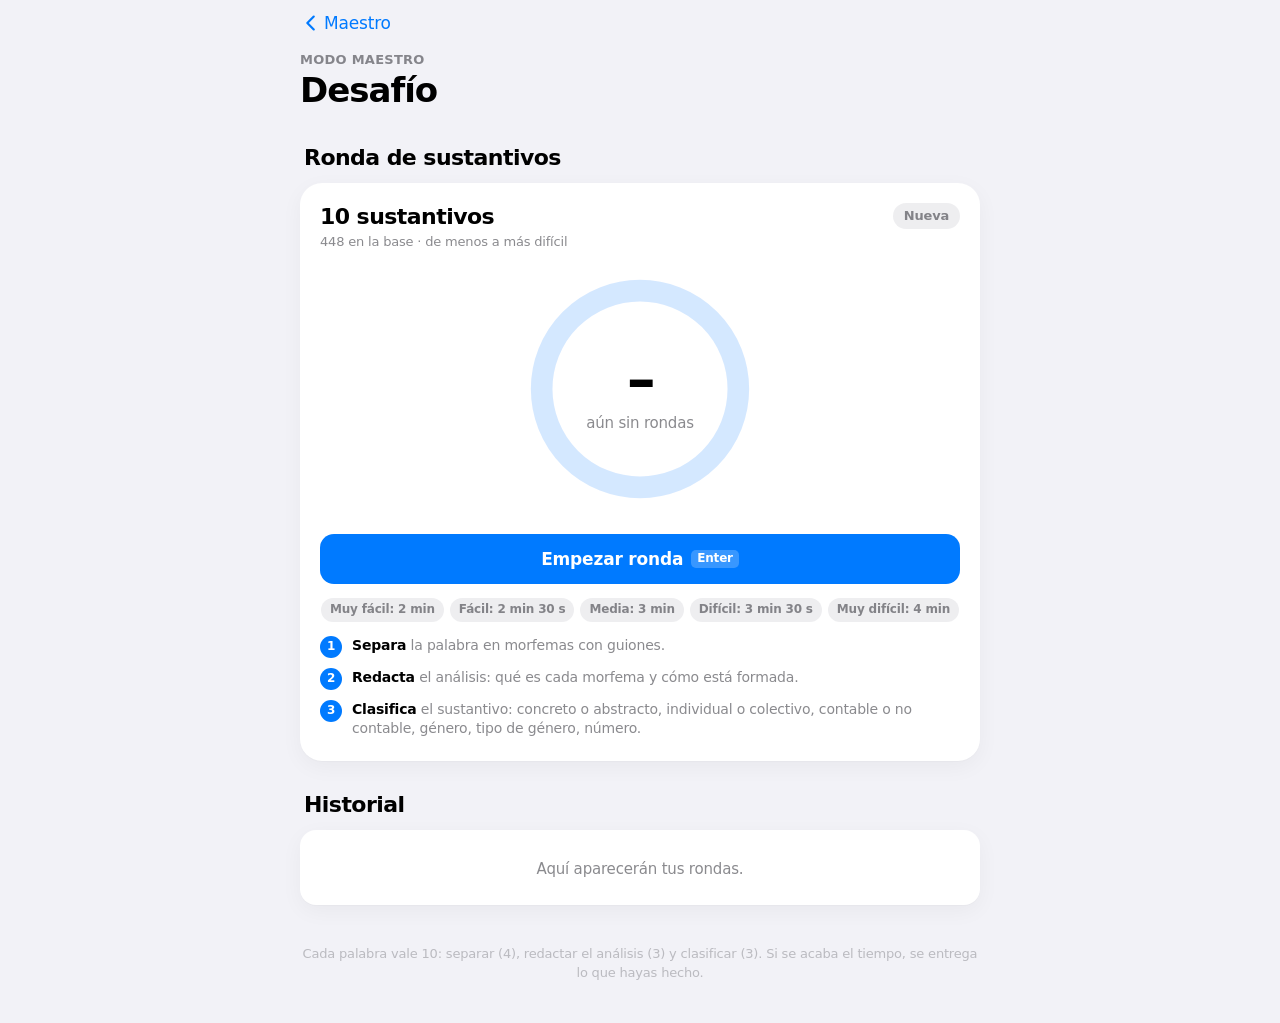
==== desafio.html @ c0443876 "Desafío de sustantivos y clasificación gramatical - clasificacion.js: los 448 sustantivos clasificad" ====
<!doctype html>
<html lang="es">
<head>
<meta charset="utf-8">
<meta name="viewport" content="width=device-width,initial-scale=1,viewport-fit=cover">
<meta name="theme-color" content="#F2F2F7">
<meta name="color-scheme" content="light only">
<title>Desafío</title>
<link rel="stylesheet" href="estilo.css">
<link rel="manifest" href="manifest.webmanifest">
<link rel="apple-touch-icon" href="apple-touch-icon.png">
<link rel="icon" type="image/png" href="icon-192.png">
<meta name="apple-mobile-web-app-capable" content="yes">
<meta name="mobile-web-app-capable" content="yes">
<meta name="apple-mobile-web-app-title" content="Lengua">
<style>
.t-L{--c:var(--blue)}.t-P{--c:var(--purple)}.t-S{--c:var(--orange)}.t-A{--c:var(--pink)}.t-I{--c:var(--teal)}
.t-G{--c:var(--green)}.t-N{--c:var(--indigo)}.t-V{--c:var(--gray)}.t-T,.t-X,.t-R,.t-E,.t-D{--c:var(--red)}
.cats{margin:0 0 4px}
.cats .seg{margin:0}
.pasos-info{display:grid;gap:10px;margin-top:14px;text-align:left}
.pasos-info div{display:flex;gap:10px;align-items:flex-start;font-size:14px;line-height:1.4;color:var(--label2)}
.pasos-info b{color:var(--label);font-weight:600}
.pasos-info span{width:22px;height:22px;border-radius:50%;background:var(--blue);color:#fff;font-size:12px;font-weight:700;display:grid;place-items:center;flex:none}
.tiempos{display:flex;flex-wrap:wrap;gap:6px;justify-content:center;margin-top:14px}
.tiempos span{font-size:12px;font-weight:600;padding:4px 9px;border-radius:99px;background:var(--fill);color:var(--label2)}

/* pregunta */
.reloj{font-variant-numeric:tabular-nums;font-size:15px;font-weight:700;padding:5px 11px;border-radius:99px;background:var(--fill);color:var(--label);transition:background .3s,color .3s}
.reloj.poco{background:color-mix(in srgb,var(--orange) 18%,transparent);color:var(--orange-ink)}
.reloj.nada{background:color-mix(in srgb,var(--red) 16%,transparent);color:var(--red-ink)}
.barra{height:4px;border-radius:99px;background:var(--fill-strong);margin-top:12px;overflow:hidden}
.barra i{display:block;height:100%;background:var(--blue);border-radius:99px;transform-origin:left;transition:transform .25s linear,background .3s}
.barra.poco i{background:var(--orange)}.barra.nada i{background:var(--red)}
.q-word{font-size:clamp(34px,9vw,50px);font-weight:700;letter-spacing:-.04em;line-height:1.08;margin:26px 0 22px;word-break:break-word}
.paso-tit{display:flex;align-items:center;gap:8px;font-size:15px;font-weight:600;text-align:left;margin:18px 0 10px}
.paso-tit span{width:22px;height:22px;border-radius:50%;background:var(--blue);color:#fff;font-size:12px;font-weight:700;display:grid;place-items:center;flex:none}
.paso-tit em{margin-left:auto;font-style:normal;font-size:13px;font-weight:600;color:var(--label2)}
.redaccion{width:100%;min-height:118px;resize:vertical;border:0;border-radius:12px;background:var(--fill);color:var(--label);font:inherit;font-size:16px;line-height:1.45;padding:12px 14px;outline:none}
.redaccion:focus{box-shadow:0 0 0 3px color-mix(in srgb,var(--blue) 35%,transparent)}
.plantilla{font-size:14px;margin-top:6px;display:block}
.preg{text-align:left;margin-top:12px}
.preg h4{font-size:13px;font-weight:600;color:var(--label2);margin-bottom:6px}
.opts{display:flex;flex-wrap:wrap;gap:6px}
.opts button{font-size:14px;font-weight:600;padding:8px 12px;border-radius:11px;background:var(--fill);color:var(--label);transition:background .15s,color .15s,transform .12s var(--ease)}
.opts button:active{transform:scale(.96)}
.opts button[aria-pressed="true"]{background:var(--blue);color:#fff}
.opts button.bien{background:color-mix(in srgb,var(--green) 22%,transparent);color:var(--green-ink)}
.opts button.mal{background:color-mix(in srgb,var(--red) 18%,transparent);color:var(--red-ink);text-decoration:line-through}
.opts button.era{box-shadow:inset 0 0 0 2px var(--green)}
.entregado .opts button,.entregado input,.entregado textarea{pointer-events:none}
/* corrección */
.nota-palabra{display:flex;align-items:center;justify-content:space-between;gap:10px;margin-top:20px;padding-top:16px;border-top:1px solid var(--sep);text-align:left}
.nota-palabra .grande{font-size:34px;font-weight:700;letter-spacing:-.04em}
.desglose{display:flex;flex-wrap:wrap;gap:6px;justify-content:flex-end}
.desglose span{font-size:12px;font-weight:600;padding:4px 9px;border-radius:99px;background:var(--fill);color:var(--label2)}
.morfos{display:flex;flex-wrap:wrap;justify-content:center;gap:6px;margin:12px 0 2px}
.m{--c:var(--blue);display:flex;flex-direction:column;align-items:center;gap:2px;padding:7px 10px 6px;border-radius:12px;background:color-mix(in srgb,var(--c) 13%,transparent);min-width:44px}
.m b{font-size:19px;font-weight:700;letter-spacing:-.02em;color:var(--c)}
.m small{font-size:11px;font-weight:600;color:var(--label2);text-align:center;line-height:1.15;max-width:92px}
.checklist{margin-top:10px;text-align:left;display:flex;flex-wrap:wrap;gap:6px}
.checklist span{font-size:13px;font-weight:600;padding:5px 10px;border-radius:99px}
.checklist .ok{background:color-mix(in srgb,var(--green) 16%,transparent);color:var(--green-ink)}
.checklist .ko{background:color-mix(in srgb,var(--red) 14%,transparent);color:var(--red-ink)}
.modelo{margin-top:12px;text-align:left;font-size:14px;line-height:1.5;padding:12px 14px;border-radius:14px;border:1px dashed var(--sep)}
.modelo b{font-weight:600}
.corr-tit{font-size:13px;font-weight:700;color:var(--label2);text-transform:uppercase;letter-spacing:.03em;text-align:left;margin-top:18px}
.agotado{margin-top:14px;font-size:14px;font-weight:600;color:var(--red-ink);text-align:left}
.res-fila .row-title b{font-weight:600}
</style>
</head>
<body>

<div class="topbar" id="topbar">
  <div class="topbar-inner">
    <span><a class="link" id="backLink" href="maestro.html" style="text-decoration:none"><i data-i="left" data-s="22" data-w="2.4"></i>Maestro</a><button class="link" id="backBtn" hidden><i data-i="left" data-s="22" data-w="2.4"></i>Salir</button></span>
    <span class="topbar-title" id="topTitle">Desafío</span>
    <span class="counter num" id="counter" hidden></span>
  </div>
</div>

<!-- ───────── Inicio ───────── -->
<div id="vInicio">
  <header class="large"><p class="date">Modo maestro</p><h1>Desafío</h1></header>
  <main class="layout">
    <nav class="cats" id="cats" aria-label="Categoría"></nav>
    <div class="section-head"><h2 id="hTitulo">Ronda</h2></div>
    <div class="card hero">
      <div class="hero-head">
        <div class="hero-id"><div class="hero-name" id="hName">10 palabras</div><div class="hero-sub" id="hSub">De menos a más difícil · con tiempo</div></div>
        <span class="pill num" id="hPill"></span>
      </div>
      <div class="ring-wrap">
        <svg class="ring" viewBox="0 0 240 240" aria-hidden="true">
          <defs><linearGradient id="rg1" x1="0" y1="0" x2="1" y2="1"><stop offset="0" class="s1"/><stop offset="1" class="s2"/></linearGradient></defs>
          <circle class="t" cx="120" cy="120" r="100"/>
          <circle class="p" id="hRing" cx="120" cy="120" r="100" stroke="url(#rg1)"/>
        </svg>
        <div class="ring-center"><div class="ring-num num" id="hNum">–</div><div class="ring-sub" id="hRingSub">mejor nota</div></div>
      </div>
      <button class="wide" id="startBtn">Empezar ronda <kbd>Enter</kbd></button>
      <div class="tiempos" id="tiempos"></div>
      <div class="pasos-info" id="pasosInfo"></div>
    </div>
    <div class="section-head"><h2>Historial</h2></div>
    <div class="list" id="hist"></div>
  </main>
  <p class="foot">Cada palabra vale 10: separar (4), redactar el análisis (3) y clasificar (3). Si se acaba el tiempo, se entrega lo que hayas hecho.</p>
</div>

<!-- ───────── Pregunta ───────── -->
<div id="vPregunta" hidden>
  <header class="large"><p class="date num" id="qMeta"></p><h1 id="qTitle">Palabra 1</h1></header>
  <main class="layout">
    <div class="progress" id="prog" role="img"></div>
    <div class="card q" id="qCard">
      <div class="q-top"><span class="q-person" id="qNivel"></span><span class="reloj" id="reloj">0:00</span></div>
      <div class="barra" id="barra"><i id="barraIn"></i></div>
      <div class="q-word" id="qWord"></div>

      <div class="paso-tit"><span>1</span>Separa en morfemas<em>4 puntos</em></div>
      <label class="search" id="sepBox"><i data-i="scissors" data-s="18" data-w="2.2"></i>
        <input id="sep" placeholder="ej.: pan-ad-er-o" autocomplete="off" autocapitalize="off" spellcheck="false" aria-label="Palabra separada en morfemas"></label>
      <div id="corrSep"></div>

      <div class="paso-tit"><span>2</span>Redacta el análisis<em>3 puntos</em></div>
      <textarea class="redaccion" id="red" rows="4" spellcheck="true" placeholder="pan-: lexema; -ad-: interfijo; -er-: sufijo derivativo; -o: morfema de género. Es derivada."></textarea>
      <button type="button" class="link plantilla" id="plantillaBtn">Rellenar plantilla con mi separación</button>
      <div id="corrRed"></div>

      <div class="paso-tit"><span>3</span><span id="claTit" style="all:unset">Clasifícala</span><em>3 puntos</em></div>
      <div id="pregs"></div>
      <div id="corrCla"></div>

      <div id="corrNota"></div>
      <button class="wide" id="entregarBtn">Entregar <kbd>Ctrl + Enter</kbd></button>
      <button class="wide" id="sigBtn" hidden>Siguiente palabra <kbd>Enter</kbd></button>
    </div>
    <p class="keys"><kbd>Enter</kbd> en la separación pasa a la redacción · <kbd>Ctrl + Enter</kbd> entrega</p>
  </main>
</div>

<!-- ───────── Resultado ───────── -->
<div id="vResultado" hidden>
  <header class="large"><p class="date" id="rMeta"></p><h1 id="rTitle"></h1></header>
  <main class="layout">
    <div class="section-head"><h2>Nota de la ronda</h2></div>
    <div class="card hero">
      <div class="hero-head">
        <div class="hero-id"><div class="hero-name" id="rName"></div><div class="hero-sub" id="rSub"></div></div>
        <span class="pill num" id="rPill"></span>
      </div>
      <div class="ring-wrap">
        <svg class="ring" viewBox="0 0 240 240" aria-hidden="true">
          <defs><linearGradient id="rg2" x1="0" y1="0" x2="1" y2="1"><stop offset="0" class="s1"/><stop offset="1" class="s2"/></linearGradient></defs>
          <circle class="t" cx="120" cy="120" r="100"/>
          <circle class="p" id="rRing" cx="120" cy="120" r="100" stroke="url(#rg2)"/>
        </svg>
        <div class="ring-center"><div class="ring-num num" id="rNum"></div><div class="ring-sub">sobre 10</div></div>
      </div>
      <button class="wide" id="otraBtn">Otra ronda <kbd>Enter</kbd></button>
      <button class="wide soft" id="inicioBtn">Volver</button>
    </div>
    <div class="tiles" id="rTiles" style="margin-top:18px"></div>
    <div class="section-head"><h2>Palabra a palabra</h2></div>
    <div class="list" id="rLista"></div>
    <p class="foot">Toca una palabra para ver su lección animada en el modo maestro.</p>
  </main>
</div>

<div class="toast" id="toast" role="status"><span class="ic"></span><span class="tx"></span></div>

<script src="morfemas-datos.js"></script>
<script src="clasificacion.js"></script>
<script src="comun.js"></script>
<script>
const { ITEMS, TIPOS, CATS, sinTilde, fronteras, aceptadas, formatear, explicar, corregirRedaccion, redaccionModelo } = Morfemas;
const { clasificar, dificultad, MINUTOS, NIVELES, PREGUNTAS } = Clasificacion;
const LS = crearAlmacen('desafio.');
const POR_RONDA = 10;
// categorías con desafío (se van añadiendo a medida que tienen clasificación)
const CATEGORIAS = [['sus', 'Sustantivos', 'sustantivo']].filter(([c]) => PREGUNTAS[c]);
let cat = LS.get('cat', 'sus'); if (!CATEGORIAS.some(c => c[0] === cat)) cat = CATEGORIAS[0][0];
const nombreCat = c => (CATEGORIAS.find(x => x[0] === c) || [])[1] || c;
const singular = c => (CATEGORIAS.find(x => x[0] === c) || [])[2] || c;

// ───────── Banco de palabras: todas las de la categoría que tienen clasificación ─────────
const BANCO = {};
for (const it of ITEMS) {
  if (BANCO[it.palabra] || !clasificar(it)) continue;
  BANCO[it.palabra] = it;
}
const delaCat = c => Object.values(BANCO).filter(it => it.cat === c);

// Ronda: 2 palabras de cada nivel (si un nivel no llega, se completa con los vecinos), sin repetir las
// últimas que han salido, y ordenada de menos a más difícil.
function generarRonda(c) {
  const vistos = new Set(LS.get('vistos', []));
  const porNivel = {};
  for (const it of delaCat(c)) (porNivel[dificultad(it)] = porNivel[dificultad(it)] || []).push(it);
  for (const k in porNivel) {
    const nuevos = barajar(porNivel[k].filter(it => !vistos.has(it.palabra)));
    porNivel[k] = nuevos.length >= 2 ? nuevos : barajar(porNivel[k]); // si ya salieron todas, vuelven a entrar
  }
  const elegidas = [], usadas = new Set();
  const tomar = n => { const l = (porNivel[n] || []).find(it => !usadas.has(it.palabra)); if (l) { usadas.add(l.palabra); elegidas.push(l); } return !!l; };
  for (let n = 1; n <= 5; n++) for (let k = 0; k < 2; k++) {
    if (tomar(n)) continue;
    for (const d of [1, -1, 2, -2, 3, -3, 4, -4]) if (n + d >= 1 && n + d <= 5 && tomar(n + d)) break;
  }
  return elegidas.slice(0, POR_RONDA).sort((a, b) => dificultad(a) - dificultad(b) || a.segs.length - b.segs.length).map(it => it.palabra);
}

// ───────── Vistas ─────────
const vistas = ['vInicio', 'vPregunta', 'vResultado'];
function ver(id, titulo) {
  vistas.forEach(v => $('#' + v).hidden = v !== id);
  $('#backLink').hidden = id !== 'vInicio'; $('#backBtn').hidden = id === 'vInicio';
  $('#counter').hidden = id !== 'vPregunta';
  $('#topTitle').textContent = titulo || 'Desafío';
  window.scrollTo(0, 0);
  if (id !== 'vInicio' && !(history.state && history.state.juego)) history.pushState({ juego: 1 }, '');
}

// ───────── Inicio ─────────
function pintarInicio() {
  parar();
  ver('vInicio');
  const i = CATEGORIAS.findIndex(c => c[0] === cat);
  $('#cats').innerHTML = CATEGORIAS.length > 1 ? `<div class="seg" style="--n:${CATEGORIAS.length};--i:${i}"><span class="seg-thumb"></span>${CATEGORIAS.map(([c, t]) => `<button role="radio" aria-checked="${c === cat}" data-c="${c}">${t}</button>`).join('')}</div>` : '';
  const hist = LS.get('historial', []).filter(h => h.cat === cat);
  const mejor = hist.length ? Math.max(...hist.map(h => h.nota)) : null;
  $('#hTitulo').textContent = `Ronda de ${nombreCat(cat).toLowerCase()}`;
  $('#hName').textContent = `${POR_RONDA} ${nombreCat(cat).toLowerCase()}`;
  $('#hSub').textContent = `${delaCat(cat).length} en la base · de menos a más difícil`;
  $('#hNum').textContent = mejor === null ? '–' : fmt(mejor);
  $('#hRingSub').textContent = mejor === null ? 'aún sin rondas' : 'mejor nota';
  $('#hPill').textContent = hist.length ? `${hist.length} ronda${hist.length > 1 ? 's' : ''}` : 'Nueva';
  $('#hPill').className = 'pill num' + (mejor === null ? '' : ' ' + clasePill(mejor));
  anillo($('#hRing'), mejor === null ? 0 : mejor / 10, mejor === null ? 'var(--blue)' : colorNota(mejor));
  $('#tiempos').innerHTML = Object.entries(NIVELES).map(([n, t]) => `<span>${t}: ${fmtMin(MINUTOS[n])}</span>`).join('');
  $('#pasosInfo').innerHTML = `
    <div><span>1</span><p><b>Separa</b> la palabra en morfemas con guiones.</p></div>
    <div><span>2</span><p><b>Redacta</b> el análisis: qué es cada morfema y cómo está formada.</p></div>
    <div><span>3</span><p><b>Clasifica</b> el ${singular(cat)}: ${PREGUNTAS[cat].map(p => p.titulo.toLowerCase()).join(', ')}.</p></div>`;
  $('#hist').innerHTML = hist.length ? hist.slice(-8).reverse().map(h => `
    <div class="row"><span class="app-icon" style="--c:${colorNota(h.nota)}">${svg('flame', 17, 2.2)}</span>
      <div class="row-main"><div class="row-text"><div class="row-title">${fmt(h.nota)} · ${calif(h.nota)}</div><div class="row-sub">${esc(h.fecha)} · ${h.palabras.map(p => esc(p.p)).slice(0, 4).join(', ')}…</div></div></div></div>`).join('')
    : '<div class="placeholder">Aquí aparecerán tus rondas.</div>';
}
const fmtMin = m => m % 1 ? `${Math.floor(m)} min 30 s` : `${m} min`;
$('#cats').onclick = e => { const b = e.target.closest('[data-c]'); if (b) { cat = b.dataset.c; LS.set('cat', cat); pintarInicio(); } };

// ───────── Ronda ─────────
let ronda = null, it = null, sel = {}, fin = 0, reloj = 0, entregado = false;
function empezar() {
  ronda = { cat, items: generarRonda(cat), i: 0, res: [] };
  LS.set('vistos', [...LS.get('vistos', []), ...ronda.items].slice(-200));
  pregunta();
}
function pregunta() {
  it = BANCO[ronda.items[ronda.i]]; sel = {}; entregado = false;
  const niv = dificultad(it), min = MINUTOS[niv];
  ver('vPregunta', `Desafío · ${nombreCat(ronda.cat)}`);
  $('#counter').textContent = `${ronda.i + 1}/${ronda.items.length}`;
  $('#qMeta').textContent = `${nombreCat(ronda.cat)} · ${fmtMin(min)}`;
  $('#qTitle').textContent = `Palabra ${ronda.i + 1}`;
  $('#prog').innerHTML = ronda.items.map((_, k) => `<span class="${k < ronda.i ? (ronda.res[k].nota >= 5 ? 'ok' : 'ko') : k === ronda.i ? 'now' : ''}"></span>`).join('');
  $('#qNivel').textContent = `Nivel ${niv} · ${NIVELES[niv]}`;
  $('#qWord').textContent = it.palabra;
  $('#claTit').textContent = `Clasifica el ${singular(ronda.cat)}`;
  $('#qCard').classList.remove('entregado');
  $('#sep').value = ''; $('#sep').readOnly = false; $('#red').value = ''; $('#red').readOnly = false;
  $('#sepBox').classList.remove('ok', 'ko');
  ['#corrSep', '#corrRed', '#corrCla', '#corrNota'].forEach(s => $(s).innerHTML = '');
  $('#pregs').innerHTML = PREGUNTAS[ronda.cat].map(p => `<div class="preg" data-k="${p.k}"><h4>${esc(p.titulo)}</h4><div class="opts">${p.opciones.map(([v, t]) => `<button type="button" data-v="${v}" aria-pressed="false">${esc(t)}</button>`).join('')}</div></div>`).join('');
  $('#entregarBtn').hidden = false; $('#sigBtn').hidden = true; $('#plantillaBtn').hidden = false;
  fin = Date.now() + min * 60000;
  clearInterval(reloj); reloj = setInterval(tic, 250); tic();
  setTimeout(() => $('#sep').focus(), 50);
}
function tic() {
  const quedan = Math.max(0, fin - Date.now()), total = MINUTOS[dificultad(it)] * 60000;
  const s = Math.ceil(quedan / 1000);
  $('#reloj').textContent = `${Math.floor(s / 60)}:${String(s % 60).padStart(2, '0')}`;
  const estado = quedan <= 15000 ? 'nada' : quedan <= 45000 ? 'poco' : '';
  $('#reloj').className = 'reloj ' + estado; $('#barra').className = 'barra ' + estado;
  $('#barraIn').style.transform = `scaleX(${quedan / total})`;
  if (quedan <= 0) entregar(true);
}
function parar() { clearInterval(reloj); reloj = 0; }

$('#pregs').onclick = e => {
  const b = e.target.closest('[data-v]'); if (!b || entregado) return;
  const p = b.closest('[data-k]');
  p.querySelectorAll('[data-v]').forEach(x => x.setAttribute('aria-pressed', x === b));
  sel[p.dataset.k] = b.dataset.v;
};
$('#plantillaBtn').onclick = () => {
  const partes = $('#sep').value.trim().split(/[\s\-–—+/|·.,]+/).filter(Boolean);
  if (!partes.length) return toast('Primero separa la palabra', true);
  const lin = partes.map((s, i) => (i ? '-' : '') + s + (i < partes.length - 1 ? '-' : '') + ': ').join('\n') + '\nFormación: ';
  $('#red').value = $('#red').value.trim() ? $('#red').value.trimEnd() + '\n' + lin : lin;
  $('#red').focus();
};
$('#sep').addEventListener('keydown', e => { if (e.key === 'Enter' && !e.ctrlKey && !e.metaKey) { e.preventDefault(); $('#red').focus(); } });
addEventListener('keydown', e => {
  if ($('#vPregunta').hidden) {
    if (e.key === 'Enter' && !e.target.closest('input,textarea,button')) { if (!$('#vInicio').hidden) empezar(); else if (!$('#vResultado').hidden) empezar(); }
    return;
  }
  if (e.key === 'Enter' && (e.ctrlKey || e.metaKey)) { e.preventDefault(); entregado ? siguiente() : entregar(false); }
  else if (e.key === 'Enter' && entregado && !e.target.closest('textarea')) { e.preventDefault(); siguiente(); }
});
$('#entregarBtn').onclick = () => entregar(false);
$('#sigBtn').onclick = () => siguiente();

// ───────── Corrección ─────────
const r1 = x => Math.round(x * 10) / 10;
const g = (w, i) => (i > 0 && w.segs[i][1] !== 'L' ? '‑' : '') + w.segs[i][0] + (i < w.segs.length - 1 ? '‑' : '');
const lista = (titulo, lineas) => lineas.length ? `<div class="porque"><h4>${esc(titulo)}</h4><ul>${lineas.map(l => `<li>${esc(l)}</li>`).join('')}</ul></div>` : '';
const fbHTML = (ok, titulo, sub) => `<div class="fb ${ok === true ? 'ok' : ok === false ? 'ko' : 'warn'}"><span class="app-icon" style="--c:${ok === true ? 'var(--green)' : ok === false ? 'var(--red)' : 'var(--orange)'}">${svg(ok === true ? 'check' : ok === false ? 'x' : 'help', 17, 3)}</span><div><div class="fb-title">${esc(titulo)}</div><div class="fb-sub">${sub}</div></div></div>`;

function corregirSeparacion(w, raw) {
  const partes = raw.trim().split(/[\s\-–—+/|·.,]+/).filter(Boolean);
  const correcta = w.segs.map(x => x[0]).join('-');
  if (!partes.length) return { puntos: 0, html: fbHTML(false, 'Sin separar', `Era <b>${esc(correcta)}</b>.`), porque: [] };
  if (sinTilde(partes.join('')) !== sinTilde(w.palabra)) return { puntos: 0, html: fbHTML(false, 'Las letras no coinciden', `Escribiste «${esc(partes.join('-'))}». Era <b>${esc(correcta)}</b>.`), porque: [] };
  const fr = fronteras(partes), acc = aceptadas(w);
  if (acc.some(s => s.join(',') === fr.join(','))) return { puntos: 4, html: fbHTML(true, 'Bien separada', esc(formatear(w.palabra, fr))), porque: [] };
  const dif = s => s.filter(x => !fr.includes(x)).length + fr.filter(x => !s.includes(x)).length;
  const cercana = acc.slice().sort((a, b) => dif(a) - dif(b))[0];
  const faltan = cercana.filter(x => !fr.includes(x)), sobran = fr.filter(x => !cercana.includes(x));
  const puntos = r1(4 * Math.max(0, cercana.length - faltan.length - sobran.length) / Math.max(1, cercana.length));
  return { puntos, html: fbHTML(false, `Pusiste ${formatear(w.palabra, fr)}`, `Lo correcto es <b>${esc(correcta)}</b>.`), porque: explicar(w, faltan, sobran) };
}
function corregirAnalisis(w, texto) {
  if (!texto.trim()) return { puntos: 0, html: fbHTML(false, 'Sin redactar', 'No has escrito el análisis.'), porque: [] };
  const r = corregirRedaccion(w, texto);
  const bien = r.morfemas.filter(m => m.estado === 'ok').length + (r.form === 'ok' ? 1 : 0), total = w.segs.length + 1;
  const puntos = r1(3 * bien / total);
  const chips = `<div class="checklist">${r.morfemas.map(m => `<span class="${m.estado === 'ok' ? 'ok' : 'ko'}">${esc(g(w, m.i))}</span>`).join('')}<span class="${r.form === 'ok' ? 'ok' : 'ko'}">formación</span></div>`;
  return { puntos, html: fbHTML(bien === total ? true : bien ? null : false, bien === total ? 'Análisis completo' : `${bien} de ${total} elementos bien`, 'Cada morfema con su tipo y la formación de la palabra.') + chips, porque: r.porque };
}
function corregirClasificacion(w) {
  const c = clasificar(w), pregs = PREGUNTAS[ronda.cat];
  let bien = 0; const porque = [];
  for (const p of pregs) {
    const buenas = p.buenas(c), puesta = sel[p.k], ok = buenas.includes(puesta);
    if (ok) bien++;
    const caja = $(`#pregs [data-k="${p.k}"]`);
    caja.querySelectorAll('[data-v]').forEach(b => {
      b.classList.toggle('bien', ok && b.dataset.v === puesta);
      b.classList.toggle('mal', !ok && b.dataset.v === puesta);
      b.classList.toggle('era', !ok && buenas.includes(b.dataset.v));
    });
    if (!ok) {
      const correcta = p.opciones.filter(([v]) => buenas.includes(v)).map(o => o[1]).join(' o ');
      const rasgo = c.rasgos.find(r => r.k === (p.k === 'tg' ? 'gen' : p.k));
      porque.push(`${p.titulo}: ${puesta ? 'no es «' + p.opciones.find(o => o[0] === puesta)[1].toLowerCase() + '», ' : 'sin responder; '}es «${correcta.toLowerCase()}». ${rasgo ? rasgo.txt : ''}`);
    }
  }
  if (c.nota) porque.push(c.nota);
  return { puntos: r1(3 * bien / pregs.length), bien, total: pregs.length, porque, resumen: c.resumen };
}

function entregar(agotado) {
  if (entregado) return;
  entregado = true; parar();
  const w = it;
  $('#qCard').classList.add('entregado');
  $('#sep').readOnly = true; $('#red').readOnly = true; $('#plantillaBtn').hidden = true;
  const s = corregirSeparacion(w, $('#sep').value), a = corregirAnalisis(w, $('#red').value), c = corregirClasificacion(w);
  const nota = r1(s.puntos + a.puntos + c.puntos);
  $('#sepBox').classList.add(s.puntos === 4 ? 'ok' : 'ko');
  $('#corrSep').innerHTML = s.html + lista('Por qué', s.porque);
  $('#corrRed').innerHTML = a.html + lista('Qué falta o sobra', a.porque);
  $('#corrCla').innerHTML = fbHTML(c.bien === c.total ? true : c.bien ? null : false, `${c.bien} de ${c.total} rasgos bien`, esc(c.resumen)) + lista('Por qué', c.porque);
  $('#corrNota').innerHTML = `${agotado ? '<p class="agotado">Se acabó el tiempo: se ha corregido lo que tenías.</p>' : ''}
    <div class="nota-palabra"><div><div class="corr-tit" style="margin:0">Nota de la palabra</div><div class="grande num" style="color:${colorNota(nota)}">${fmt(nota)}</div></div>
    <div class="desglose"><span>Separar ${fmt(s.puntos)}/4</span><span>Redactar ${fmt(a.puntos)}/3</span><span>Clasificar ${fmt(c.puntos)}/3</span></div></div>
    <div class="corr-tit">Análisis correcto</div>
    <div class="morfos">${w.segs.map(([x, t]) => `<span class="m t-${t}"><b>${esc(x)}</b><small>${TIPOS[t]}</small></span>`).join('')}</div>
    <div class="modelo"><b>Así se escribe:</b> ${esc(redaccionModelo(w))} ${esc(c.resumen)}</div>
    ${w.nota ? `<p class="hint" style="text-align:left;margin-top:10px">${esc(w.nota)}</p>` : ''}`;
  ronda.res.push({ p: w.palabra, nota, sep: s.puntos, red: a.puntos, cla: c.puntos, agotado, seg: fmtSeg(Date.now() - (fin - MINUTOS[dificultad(w)] * 60000)) });
  $('#entregarBtn').hidden = true; $('#sigBtn').hidden = false;
  $('#sigBtn').innerHTML = ronda.i + 1 >= ronda.items.length ? 'Ver la nota <kbd>Enter</kbd>' : 'Siguiente palabra <kbd>Enter</kbd>';
  $('#corrSep').scrollIntoView({ block: 'center', behavior: 'smooth' });
}
const fmtSeg = ms => { const s = Math.min(Math.round(ms / 1000), 3600); return `${Math.floor(s / 60)}:${String(s % 60).padStart(2, '0')}`; };
function siguiente() {
  ronda.i++;
  if (ronda.i >= ronda.items.length) resultado(); else pregunta();
}

// ───────── Resultado ─────────
function resultado() {
  parar();
  const notas = ronda.res.map(r => r.nota), nota = r1(notas.reduce((a, b) => a + b, 0) / notas.length);
  const media = k => r1(ronda.res.reduce((a, r) => a + r[k], 0) / ronda.res.length);
  const fecha = new Date().toLocaleString('es-ES', { day: 'numeric', month: 'short', hour: '2-digit', minute: '2-digit' });
  const hist = LS.get('historial', []); hist.push({ cat: ronda.cat, nota, fecha, palabras: ronda.res.map(r => ({ p: r.p, n: r.nota })) });
  LS.set('historial', hist.slice(-60));
  ver('vResultado', 'Resultado');
  $('#rMeta').textContent = `${nombreCat(ronda.cat)} · ${fecha}`;
  $('#rTitle').textContent = calif(nota);
  $('#rName').textContent = `${ronda.res.filter(r => r.nota >= 5).length} de ${ronda.res.length} aprobadas`;
  $('#rSub').textContent = `${ronda.res.filter(r => r.agotado).length} sin tiempo`;
  $('#rNum').textContent = fmt(nota);
  $('#rPill').textContent = calif(nota); $('#rPill').className = 'pill num ' + clasePill(nota);
  anillo($('#rRing'), nota / 10, colorNota(nota));
  $('#rTiles').innerHTML = tile('scissors', 'var(--blue)', 'Separar', `${fmt(media('sep'))}<small>/4</small>`) + tile('pencil', 'var(--green)', 'Redactar', `${fmt(media('red'))}<small>/3</small>`)
    + tile('list', 'var(--orange)', 'Clasificar', `${fmt(media('cla'))}<small>/3</small>`) + tile('flame', 'var(--pink)', 'Mejor palabra', esc([...ronda.res].sort((a, b) => b.nota - a.nota)[0].p));
  $('#rLista').innerHTML = ronda.res.map(r => `
    <a class="row tap res-fila" href="maestro.html#p=${encodeURIComponent(r.p)}" style="text-decoration:none;color:inherit">
      <span class="app-icon" style="--c:${colorNota(r.nota)}">${svg(r.nota >= 5 ? 'check' : 'x', 16, 2.6)}</span>
      <span class="row-main"><span class="row-text"><span class="row-title" style="display:block"><b>${esc(r.p)}</b> · nivel ${dificultad(BANCO[r.p])}</span>
      <span class="row-sub" style="display:block">separar ${fmt(r.sep)} · redactar ${fmt(r.red)} · clasificar ${fmt(r.cla)}${r.agotado ? ' · sin tiempo' : ''}</span></span>
      <span class="row-trail num" style="color:${colorNota(r.nota)};font-weight:700">${fmt(r.nota)}</span></span></a>`).join('');
}
$('#startBtn').onclick = empezar;
$('#otraBtn').onclick = empezar;
$('#inicioBtn').onclick = () => volverAlInicio();
$('#backBtn').onclick = () => {
  if (!$('#vPregunta').hidden && !confirm('¿Salir de la ronda? Se pierde lo que llevas.')) return;
  volverAlInicio();
};
pintarIconos();
pintarInicio();
if ('serviceWorker' in navigator && location.protocol !== 'file:') navigator.serviceWorker.register('sw.js').catch(() => {});
</script>
</body>
</html>
---- estilo.css ----
:root{
  --bg:#F2F2F7; --card:#FFFFFF;
  --fill:rgba(118,118,128,.12); --fill-strong:rgba(118,118,128,.2);
  --label:#000; --label2:rgba(60,60,67,.6); --label3:rgba(60,60,67,.3);
  --sep:rgba(60,60,67,.14);
  --thumb:#FFFFFF; --thumb-shadow:0 3px 8px rgba(0,0,0,.12),0 3px 1px rgba(0,0,0,.04);
  --shadow:0 1px 1px rgba(0,0,0,.02),0 6px 22px rgba(0,0,0,.045);
  --bar:rgba(242,242,247,.8);
  --backdrop:rgba(0,0,0,.28);
  --track:.17;
  --blue:#007AFF; --green:#34C759; --orange:#FF9500; --red:#FF3B30; --pink:#FF2D55;
  --purple:#AF52DE; --teal:#30B0C7; --indigo:#5856D6; --gray:#8E8E93;
  --green-ink:#248A3D; --red-ink:#D70015; --orange-ink:#C93400;
  --ease:cubic-bezier(.32,.72,0,1);
}
/* Siempre la paleta clara de iOS, aunque el dispositivo esté en modo oscuro */
:root{color-scheme:light}
*{box-sizing:border-box;margin:0;padding:0}
[hidden]{display:none!important}
html{-webkit-text-size-adjust:100%}
body{
  font-family:-apple-system,BlinkMacSystemFont,"SF Pro Text","Inter","Segoe UI Variable Text","Segoe UI",system-ui,sans-serif;
  font-optical-sizing:auto;
  background:var(--bg); color:var(--label);
  font-size:17px; line-height:1.3; letter-spacing:-.011em;
  -webkit-font-smoothing:antialiased; -moz-osx-font-smoothing:grayscale;
  min-height:100vh;
}
button{font:inherit;color:inherit;background:none;border:0;cursor:pointer;-webkit-tap-highlight-color:transparent;letter-spacing:inherit}
button:disabled{cursor:default}
:focus-visible{outline:3px solid color-mix(in srgb,var(--blue) 55%,transparent);outline-offset:2px;border-radius:12px}
.num{font-variant-numeric:tabular-nums}
.link{color:var(--blue);font-size:17px;transition:opacity .15s;display:inline-flex;align-items:center;gap:2px}
.link:active{opacity:.5}
kbd{font:inherit;font-size:12px;padding:1px 6px;border-radius:5px;background:var(--fill);color:var(--label2)}

/* Barra superior */
.topbar{position:sticky;top:0;z-index:20;height:calc(52px + env(safe-area-inset-top));padding-top:env(safe-area-inset-top);transition:background .25s,box-shadow .25s}
.topbar.scrolled{background:var(--bar);-webkit-backdrop-filter:saturate(180%) blur(20px);backdrop-filter:saturate(180%) blur(20px);box-shadow:0 1px 0 var(--sep)}
.topbar-inner{max-width:720px;height:52px;margin:0 auto;padding:0 20px;display:flex;align-items:center;justify-content:space-between;position:relative}
.topbar-title{position:absolute;left:50%;transform:translateX(-50%);font-size:17px;font-weight:600;opacity:0;transition:opacity .2s;white-space:nowrap}
.topbar.scrolled .topbar-title{opacity:1}
.circle-btn{width:36px;height:36px;border-radius:50%;background:var(--fill);color:var(--blue);display:grid;place-items:center;transition:transform .15s var(--ease)}
.circle-btn:active{transform:scale(.9)}
.counter{font-size:15px;font-weight:600;color:var(--label2);background:var(--fill);padding:6px 12px;border-radius:99px}

.large{max-width:720px;margin:0 auto;padding:0 20px 4px}
.large .date{font-size:13px;font-weight:600;color:var(--label2);text-transform:uppercase;letter-spacing:.02em}
.large h1{font-size:34px;font-weight:700;letter-spacing:-.03em;line-height:1.15;margin-top:2px}
.layout{max-width:720px;margin:0 auto;padding:0 20px}
.section-head{display:flex;align-items:baseline;justify-content:space-between;margin:30px 4px 10px}
.section-head h2{font-size:22px;font-weight:700;letter-spacing:-.025em}
.card{background:var(--card);border-radius:22px;box-shadow:var(--shadow)}

/* Tarjeta principal con anillo */
.hero{padding:20px 20px 22px;--goal:var(--blue)}
.hero-head{display:flex;align-items:flex-start;justify-content:space-between;gap:12px}
.hero-id{min-width:0}
.hero-name{font-size:22px;font-weight:700;letter-spacing:-.025em;white-space:nowrap;overflow:hidden;text-overflow:ellipsis}
.hero-sub{font-size:13px;color:var(--label2);margin-top:3px}
.pill{flex:none;font-size:13px;font-weight:600;padding:5px 11px;border-radius:99px;background:var(--fill);color:var(--label2);transition:background .3s,color .3s}
.pill.good{background:color-mix(in srgb,var(--green) 18%,transparent);color:var(--green-ink)}
.pill.mid{background:color-mix(in srgb,var(--orange) 18%,transparent);color:var(--orange-ink)}
.pill.bad{background:color-mix(in srgb,var(--red) 16%,transparent);color:var(--red-ink)}
.ring-wrap{position:relative;width:min(236px,66vw);aspect-ratio:1;margin:20px auto 22px}
.ring-wrap.pop{animation:pop .7s var(--ease)}
.ring{width:100%;height:100%;transform:rotate(-90deg);overflow:visible}
.ring circle{fill:none;stroke-width:22}
.ring .t{stroke:var(--goal);stroke-opacity:var(--track);transition:stroke .3s}
.ring .p{stroke-linecap:round;transition:stroke-dashoffset .9s var(--ease),stroke-opacity .2s}
.ring .s1{stop-color:color-mix(in srgb,var(--goal) 82%,#000)}
.ring .s2{stop-color:color-mix(in srgb,var(--goal) 78%,#fff)}
.ring-center{position:absolute;inset:0;display:flex;flex-direction:column;align-items:center;justify-content:center;text-align:center}
.ring-num{font-size:58px;font-weight:700;letter-spacing:-.045em;line-height:1}
.ring-sub{font-size:15px;color:var(--label2);margin-top:6px}
.hint{text-align:center;font-size:13px;color:var(--label2);margin-top:16px;min-height:17px}
.hint .link{font-size:15px;font-weight:600}
.wide{margin-top:4px;width:100%;height:50px;border-radius:14px;background:var(--blue);color:#fff;font-size:17px;font-weight:600;display:flex;align-items:center;justify-content:center;gap:8px;transition:opacity .2s,transform .14s var(--ease),background .25s,color .25s}
.wide:active:not(:disabled){transform:scale(.98)}
.wide.soft{background:var(--fill);color:var(--blue);margin-top:10px}
.wide kbd{background:rgba(255,255,255,.22);color:#fff}
.wide.soft kbd{background:var(--fill);color:var(--blue)}

/* Segmented control */
.seg{position:relative;display:flex;height:34px;padding:2px;border-radius:9px;background:var(--fill);margin-bottom:16px}
.seg-thumb{position:absolute;top:2px;bottom:2px;left:2px;width:calc((100% - 4px) / var(--n,3));border-radius:7px;background:var(--thumb);box-shadow:var(--thumb-shadow);transform:translateX(calc(var(--i,0) * 100%));transition:transform .35s var(--ease)}
.seg button{position:relative;z-index:1;flex:1;border-radius:7px;font-size:13px;font-weight:600;font-variant-numeric:tabular-nums}
.seg button[aria-checked="false"]{color:var(--label2)}

/* Listas agrupadas */
.list{background:var(--card);border-radius:16px;box-shadow:var(--shadow);overflow:hidden}
.row{display:flex;align-items:center;gap:14px;padding-left:16px;min-height:52px;position:relative;width:100%;text-align:left}
.row.tap{cursor:pointer;transition:background .15s}
.row.tap:hover{background:color-mix(in srgb,var(--fill) 45%,transparent)}
.row.tap:active{background:var(--fill)}
.row-main{flex:1;min-width:0;align-self:stretch;display:flex;align-items:center;gap:10px;padding:10px 16px 10px 0;border-top:1px solid var(--sep)}
.row:first-child .row-main{border-top:0}
.row-text{flex:1;min-width:0}
.row-title{white-space:nowrap;overflow:hidden;text-overflow:ellipsis}
.row-sub{font-size:13px;color:var(--label2);margin-top:2px;line-height:1.35}
.row-trail{display:flex;align-items:center;gap:6px;font-size:15px;color:var(--label2);font-variant-numeric:tabular-nums;white-space:nowrap}
.row-trail svg{color:var(--label3)}
.app-icon{flex:none;width:30px;height:30px;border-radius:8px;background:var(--c,var(--blue));color:#fff;display:grid;place-items:center}
.mini .t{fill:none;stroke:var(--goal);stroke-opacity:var(--track)}
.mini .p{fill:none;stroke:var(--goal);stroke-linecap:round}
.placeholder{padding:30px 20px 26px;text-align:center;color:var(--label2);font-size:15px;display:flex;flex-direction:column;align-items:center;gap:8px}
.placeholder svg{color:var(--label3)}
.switch{flex:none;width:51px;height:31px;border-radius:99px;background:var(--fill-strong);position:relative;transition:background .25s}
.switch::after{content:"";position:absolute;top:2px;left:2px;width:27px;height:27px;border-radius:50%;background:#fff;box-shadow:0 3px 8px rgba(0,0,0,.15),0 3px 1px rgba(0,0,0,.06);transition:transform .3s var(--ease)}
.switch[aria-checked="true"]{background:var(--green)}
.switch[aria-checked="true"]::after{transform:translateX(20px)}

/* Resumen */
.tiles{display:grid;grid-template-columns:1fr 1fr;gap:12px}
.tile{background:var(--card);border-radius:16px;box-shadow:var(--shadow);padding:14px 16px 15px;min-width:0}
.tile-head{display:flex;align-items:center;gap:6px;font-size:15px;font-weight:600;color:var(--label2)}
.tile-head svg{color:var(--c)}
.tile-val{font-size:28px;font-weight:700;letter-spacing:-.035em;margin-top:12px;white-space:nowrap;overflow:hidden;text-overflow:ellipsis}
.tile-val small{font-size:15px;font-weight:600;color:var(--label2);letter-spacing:-.01em;margin:0 2px 0 3px}
.tile-sub{font-size:13px;color:var(--label2);margin-top:2px;white-space:nowrap;overflow:hidden;text-overflow:ellipsis}
.tiles.four{grid-template-columns:repeat(4,1fr)}
@media (max-width:560px){.tiles.four{grid-template-columns:1fr 1fr}}

/* Pregunta */
.progress{display:flex;gap:3px;margin:10px 4px 0}
.progress span{flex:1;height:4px;border-radius:99px;background:var(--fill-strong);transition:background .25s}
.progress span.ok{background:var(--green)}
.progress span.ko{background:var(--red)}
.progress span.now{background:var(--blue)}
.q{padding:22px 20px 20px;text-align:center}
.q-top{display:flex;justify-content:space-between;align-items:center;gap:12px;text-align:left}
.q-person{font-size:13px;font-weight:600;padding:5px 11px;border-radius:99px;background:color-mix(in srgb,var(--blue) 14%,transparent);color:var(--blue)}
.q-form{font-size:clamp(34px,9vw,50px);font-weight:700;letter-spacing:-.04em;line-height:1.08;margin:34px 0 8px;word-break:break-word}
.q-form.bump{animation:bump .3s var(--ease)}
.q-inf{font-size:15px;color:var(--label2);min-height:20px;margin-bottom:30px}
.search{display:flex;align-items:center;gap:8px;height:44px;padding:0 12px;border-radius:12px;background:var(--fill);transition:box-shadow .2s}
.search svg{flex:none;color:var(--label2)}
.search input{flex:1;min-width:0;border:0;outline:0;background:none;font:inherit;font-size:17px;color:var(--label);letter-spacing:inherit}
.search input::placeholder{color:var(--label3)}
.search:focus-within{box-shadow:0 0 0 3px color-mix(in srgb,var(--blue) 35%,transparent)}
.search.ok{box-shadow:0 0 0 3px color-mix(in srgb,var(--green) 55%,transparent)}
.search.ko{box-shadow:0 0 0 3px color-mix(in srgb,var(--red) 50%,transparent);animation:shake .35s}
.answer .wide{margin-top:12px}
.fb{display:flex;align-items:center;gap:12px;text-align:left;margin-top:16px;padding-top:14px;border-top:1px solid var(--sep);min-height:58px}
.fb[hidden]{display:none}
.fb .app-icon{border-radius:50%}
.fb-title{font-size:15px;font-weight:600}
.fb-sub{font-size:13px;color:var(--label2);margin-top:2px;line-height:1.35}
.fb.ok .fb-title{color:var(--green-ink)}
.fb.ko .fb-title{color:var(--red-ink)}
.fb.warn .fb-title{color:var(--orange-ink)}
.keys{text-align:center;font-size:13px;color:var(--label3);margin-top:14px}

/* Hoja modal */
.backdrop{position:fixed;inset:0;z-index:50;background:var(--backdrop);display:flex;align-items:flex-end;justify-content:center;opacity:0;visibility:hidden;transition:opacity .3s,visibility .3s}
.backdrop.open{opacity:1;visibility:visible}
.sheet{width:100%;max-width:480px;max-height:92vh;overflow:auto;background:var(--bg);border-radius:14px 14px 0 0;padding:8px 0 calc(30px + env(safe-area-inset-bottom));transform:translateY(100%);transition:transform .5s var(--ease)}
.open .sheet{transform:none}
.grabber{width:36px;height:5px;border-radius:3px;background:var(--label3);margin:0 auto 4px}
@media (min-width:600px){
  .backdrop{align-items:center}
  .sheet{border-radius:16px;padding:10px 0 28px;transform:translateY(30px) scale(.97);opacity:0;transition:transform .45s var(--ease),opacity .25s}
  .open .sheet{transform:none;opacity:1}
  .grabber{display:none}
}
.sheet-nav{display:grid;grid-template-columns:1fr auto 1fr;align-items:center;padding:6px 16px 10px}
.sheet-nav h3{font-size:17px;font-weight:600}
.sheet-nav .link:last-child{justify-self:end;font-weight:600}
.group{background:var(--card);border-radius:12px;margin:0 16px;overflow:hidden}
.group .row{min-height:44px}
.group .row-main{padding:8px 16px 8px 0}
.group-label{font-size:13px;color:var(--label2);text-transform:uppercase;letter-spacing:.01em;padding:22px 32px 7px}
.group-foot{font-size:13px;color:var(--label2);padding:7px 32px 0;line-height:1.35}
.chips{display:flex;flex-wrap:wrap;gap:8px;padding:6px 16px 0}
.chip{font-size:13px;font-weight:600;padding:6px 12px;border-radius:99px;background:var(--fill);transition:background .2s,color .2s}
.chip[aria-pressed="true"]{background:var(--blue);color:#fff}
.help p{font-size:15px;padding:11px 16px;line-height:1.4;position:relative}
.help p + p::before{content:"";position:absolute;top:0;left:16px;right:0;height:1px;background:var(--sep)}
.help b{font-weight:600;color:var(--blue)}
.tab-seg{margin:6px 16px 0}
.tt{padding:11px 16px 12px;position:relative}
.tt + .tt::before{content:"";position:absolute;top:0;left:16px;right:0;height:1px;background:var(--sep)}
.tt-head{display:flex;justify-content:space-between;align-items:baseline;gap:10px}
.tt-name{font-size:15px;font-weight:600}
.tt-bello{font-size:12px;color:var(--label2);white-space:nowrap}
.tt-forms{display:grid;grid-template-columns:repeat(4,1fr);gap:4px 8px;margin-top:8px}
.tt-forms span{font-size:13px;line-height:1.3}
.tt-forms small{display:block;font-size:11px;color:var(--label3)}
.tt-forms .aux{color:var(--blue);font-weight:600}
.tt-forms small.alt{font-size:12px;color:var(--label2);margin-top:1px}
.tt-ej{font-size:13px;color:var(--label2);margin-top:7px;font-style:italic}
.tt-ej b{font-style:normal;font-weight:600;color:var(--label)}
.imp-grid{display:grid;grid-template-columns:auto repeat(4,1fr);gap:9px 8px;padding:12px 16px;font-size:13px;align-items:baseline}
.imp-grid .h{font-size:11px;color:var(--label3)}
.imp-grid .p{color:var(--label2)}
@media (max-width:420px){.tt-forms{grid-template-columns:repeat(2,1fr)}}

/* Aviso tipo Dynamic Island */
.toast{position:fixed;top:10px;left:50%;z-index:70;display:flex;align-items:center;gap:10px;max-width:calc(100vw - 32px);padding:9px 18px 9px 10px;border-radius:99px;background:#000;color:#fff;font-size:15px;font-weight:600;box-shadow:0 12px 32px rgba(0,0,0,.22);transform:translate(-50%,-160%) scale(.9);visibility:hidden;transition:transform .55s var(--ease),visibility 0s .55s}
.toast.show{transform:translate(-50%,0) scale(1);visibility:visible;transition:transform .55s var(--ease)}
.toast .ic{flex:none;width:26px;height:26px;border-radius:50%;background:#30D158;display:grid;place-items:center}
.toast .ic.warn{background:#FF9F0A}
.toast .tx{white-space:nowrap;overflow:hidden;text-overflow:ellipsis}

.foot{max-width:720px;margin:40px auto 0;padding:0 20px calc(40px + env(safe-area-inset-bottom));text-align:center;font-size:13px;color:var(--label3);line-height:1.45}

@keyframes bump{0%{transform:scale(1)}40%{transform:scale(1.06)}100%{transform:scale(1)}}
@keyframes pop{0%{transform:scale(1)}35%{transform:scale(1.06)}100%{transform:scale(1)}}
@keyframes shake{20%,60%{transform:translateX(-6px)}40%,80%{transform:translateX(6px)}}
@media (max-width:600px){.topbar-inner,.large,.layout,.foot{padding-left:16px;padding-right:16px}}
@media (prefers-reduced-motion:reduce){*,*::before,*::after{animation:none!important;transition:none!important}}

/* Selector de juego (Verbos / Morfemas) */
.games{max-width:720px;margin:14px auto 0;padding:0 20px}
.games .seg{margin:0;--n:2}
.games .seg a{position:relative;z-index:1;flex:1;border-radius:7px;font-size:13px;font-weight:600;display:grid;place-items:center;text-decoration:none;color:var(--label)}
.games .seg a[aria-current="false"]{color:var(--label2)}
@media (max-width:600px){.games{padding-left:16px;padding-right:16px}}

/* Justificación de un fallo */
.porque{margin-top:14px;text-align:left;background:var(--fill);border-radius:14px;padding:12px 14px 13px}
.porque h4{font-size:12px;font-weight:700;color:var(--label2);text-transform:uppercase;letter-spacing:.03em}
.porque ul{margin:6px 0 0;padding-left:18px}
.porque li{font-size:14px;line-height:1.42;margin-top:5px}
.porque li::marker{color:var(--label3)}
.porque b{font-weight:600}
.progress span.mid{background:var(--orange)}

/* Transiciones entre pantallas, como al navegar en iOS */
@keyframes entra{from{opacity:0;transform:translateX(28px)}to{opacity:1;transform:none}}
@keyframes vuelve{from{opacity:0;transform:translateX(-28px)}to{opacity:1;transform:none}}
.entra{animation:entra .34s var(--ease)}
.vuelve{animation:vuelve .34s var(--ease)}
/* En pantallas táctiles, menos de 16px hace que el iPhone amplíe la página al enfocar */
@media (pointer:coarse){.tsel,select{font-size:16px}}
#qRepaso{background:color-mix(in srgb,var(--orange) 18%,transparent);color:var(--orange-ink)}
/* La animación de entrada no debe provocar desplazamiento lateral en el móvil */
body{overflow-x:clip}
/* Marca que delata el tiempo verbal en la corrección */
mark.marca{background:color-mix(in srgb,var(--orange) 26%,transparent);color:inherit;border-radius:5px;padding:0 2px}

/* Fallos desplegables en el resultado */
details.fallo summary{list-style:none;cursor:pointer}
details.fallo summary::-webkit-details-marker{display:none}
details.fallo .chev{color:var(--label3);transition:transform .25s var(--ease);flex:none}
details.fallo[open] .chev{transform:rotate(90deg)}
details.fallo + details.fallo summary .row-main{border-top:1px solid var(--sep)}
details.fallo .det{margin:0;padding:2px 16px 14px 60px;font-size:14px;line-height:1.42}
details.fallo ul.det,details.fallo .det ul{padding-left:18px}
details.fallo li{margin-top:5px}
details.fallo .det .morfos{justify-content:flex-start;margin-top:4px}
.det-modelo{font-size:13px;color:var(--label2);margin-top:8px}
@media (max-width:520px){details.fallo .det{padding-left:16px}}
.porque .ver-mas{font-size:14px;font-weight:600;margin-top:10px}
.tt.destaca{background:color-mix(in srgb,var(--orange) 16%,transparent);transition:background .4s}

/* ───────── Pantallas táctiles (iPhone, iPad) ───────── */
/* sin el retardo de iOS por el doble toque para ampliar */
button,a,summary,select,label,.switch{touch-action:manipulation}
@media (pointer:coarse){
  /* las pistas de teclado de ordenador no sirven en el móvil */
  kbd,.keys,.id-keys{display:none!important}
  /* enlaces de texto con zona de toque de 44 px, como pide Apple, sin mover el texto */
  .hint .link,.porque .ver-mas,#cpBtn{position:relative}
  .hint .link::after,.porque .ver-mas::after,#cpBtn::after{content:"";position:absolute;inset:-12px -8px}
}

.plantilla{font-size:14px;font-weight:600;margin:8px 2px 4px}
details.fallo .ver-mas{display:inline-block;font-size:14px;font-weight:600;margin-top:8px;text-decoration:none}
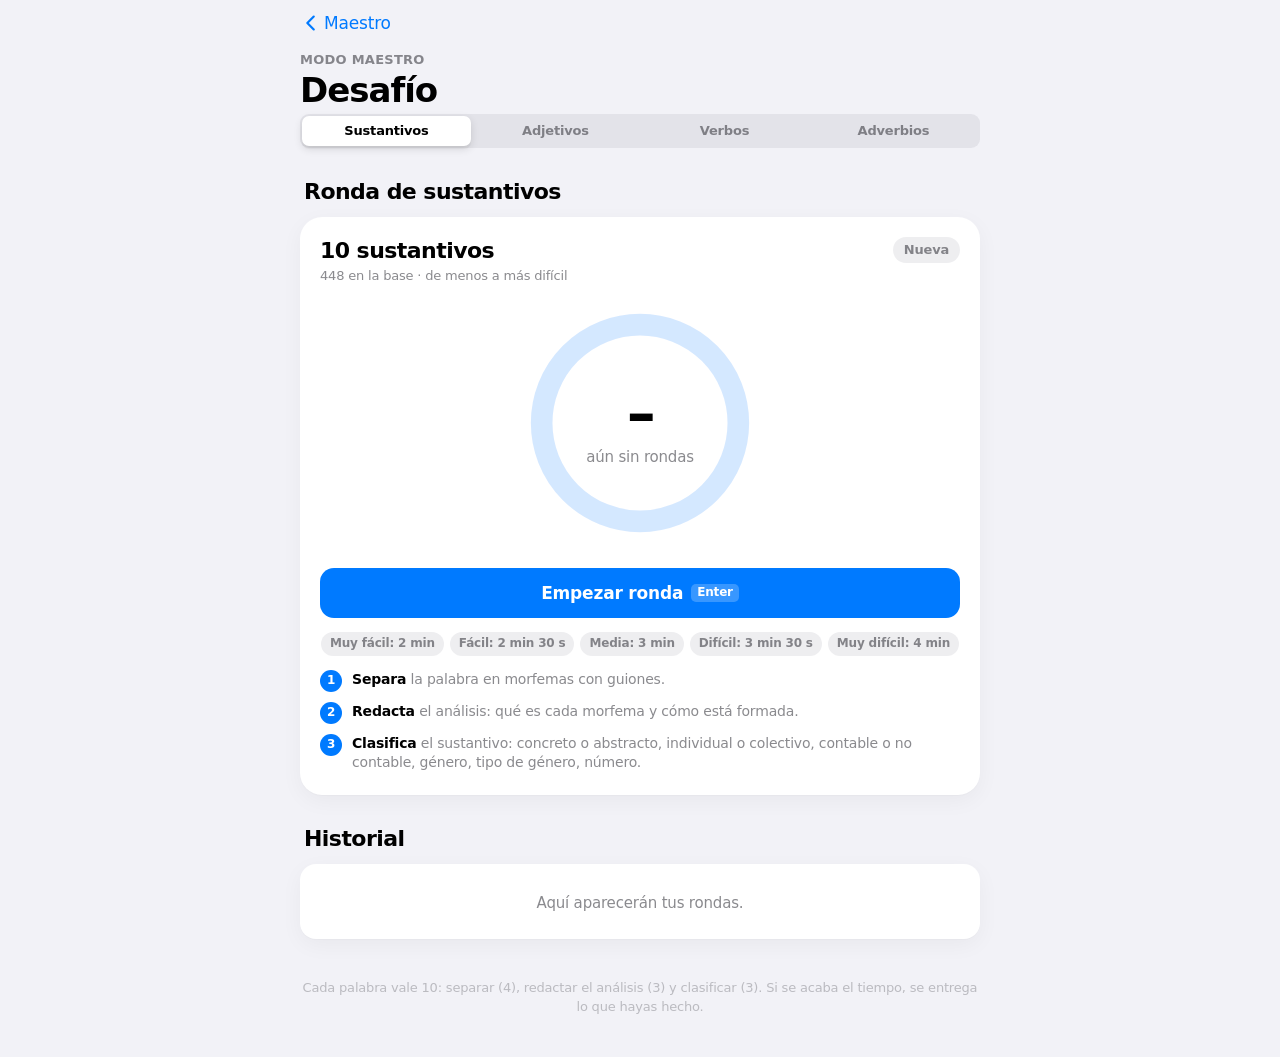
==== commit 8be1aadf: "Desafío y clasificación para adjetivos, verbos y adverbios - adjetivos: calificativo/relacional (gen" ====
--- a/desafio.html
+++ b/desafio.html
@@ -179,7 +179,7 @@
 const LS = crearAlmacen('desafio.');
 const POR_RONDA = 10;
 // categorías con desafío (se van añadiendo a medida que tienen clasificación)
-const CATEGORIAS = [['sus', 'Sustantivos', 'sustantivo']].filter(([c]) => PREGUNTAS[c]);
+const CATEGORIAS = [['sus', 'Sustantivos', 'el sustantivo'], ['adj', 'Adjetivos', 'el adjetivo'], ['ver', 'Verbos', 'la forma verbal'], ['adv', 'Adverbios', 'el adverbio']].filter(([c]) => PREGUNTAS[c]);
 let cat = LS.get('cat', 'sus'); if (!CATEGORIAS.some(c => c[0] === cat)) cat = CATEGORIAS[0][0];
 const nombreCat = c => (CATEGORIAS.find(x => x[0] === c) || [])[1] || c;
 const singular = c => (CATEGORIAS.find(x => x[0] === c) || [])[2] || c;
@@ -231,7 +231,7 @@
   const hist = LS.get('historial', []).filter(h => h.cat === cat);
   const mejor = hist.length ? Math.max(...hist.map(h => h.nota)) : null;
   $('#hTitulo').textContent = `Ronda de ${nombreCat(cat).toLowerCase()}`;
-  $('#hName').textContent = `${POR_RONDA} ${nombreCat(cat).toLowerCase()}`;
+  $('#hName').textContent = `${POR_RONDA} ${cat === 'ver' ? 'formas verbales' : nombreCat(cat).toLowerCase()}`;
   $('#hSub').textContent = `${delaCat(cat).length} en la base · de menos a más difícil`;
   $('#hNum').textContent = mejor === null ? '–' : fmt(mejor);
   $('#hRingSub').textContent = mejor === null ? 'aún sin rondas' : 'mejor nota';
@@ -242,7 +242,7 @@
   $('#pasosInfo').innerHTML = `
     <div><span>1</span><p><b>Separa</b> la palabra en morfemas con guiones.</p></div>
     <div><span>2</span><p><b>Redacta</b> el análisis: qué es cada morfema y cómo está formada.</p></div>
-    <div><span>3</span><p><b>Clasifica</b> el ${singular(cat)}: ${PREGUNTAS[cat].map(p => p.titulo.toLowerCase()).join(', ')}.</p></div>`;
+    <div><span>3</span><p><b>Clasifica</b> ${singular(cat)}: ${PREGUNTAS[cat].map(p => p.titulo.toLowerCase()).join(', ')}.</p></div>`;
   $('#hist').innerHTML = hist.length ? hist.slice(-8).reverse().map(h => `
     <div class="row"><span class="app-icon" style="--c:${colorNota(h.nota)}">${svg('flame', 17, 2.2)}</span>
       <div class="row-main"><div class="row-text"><div class="row-title">${fmt(h.nota)} · ${calif(h.nota)}</div><div class="row-sub">${esc(h.fecha)} · ${h.palabras.map(p => esc(p.p)).slice(0, 4).join(', ')}…</div></div></div></div>`).join('')
@@ -268,7 +268,7 @@
   $('#prog').innerHTML = ronda.items.map((_, k) => `<span class="${k < ronda.i ? (ronda.res[k].nota >= 5 ? 'ok' : 'ko') : k === ronda.i ? 'now' : ''}"></span>`).join('');
   $('#qNivel').textContent = `Nivel ${niv} · ${NIVELES[niv]}`;
   $('#qWord').textContent = it.palabra;
-  $('#claTit').textContent = `Clasifica el ${singular(ronda.cat)}`;
+  $('#claTit').textContent = `Clasifica ${singular(ronda.cat)}`;
   $('#qCard').classList.remove('entregado');
   $('#sep').value = ''; $('#sep').readOnly = false; $('#red').value = ''; $('#red').readOnly = false;
   $('#sepBox').classList.remove('ok', 'ko');
@@ -356,7 +356,8 @@
     });
     if (!ok) {
       const correcta = p.opciones.filter(([v]) => buenas.includes(v)).map(o => o[1]).join(' o ');
-      const rasgo = c.rasgos.find(r => r.k === (p.k === 'tg' ? 'gen' : p.k));
+      const clave = p.k === 'tg' ? 'gen' : p.k === 'num' && !c.rasgos.some(r => r.k === 'num') ? 'pers' : p.k;
+      const rasgo = c.rasgos.find(r => r.k === clave);
       porque.push(`${p.titulo}: ${puesta ? 'no es «' + p.opciones.find(o => o[0] === puesta)[1].toLowerCase() + '», ' : 'sin responder; '}es «${correcta.toLowerCase()}». ${rasgo ? rasgo.txt : ''}`);
     }
   }
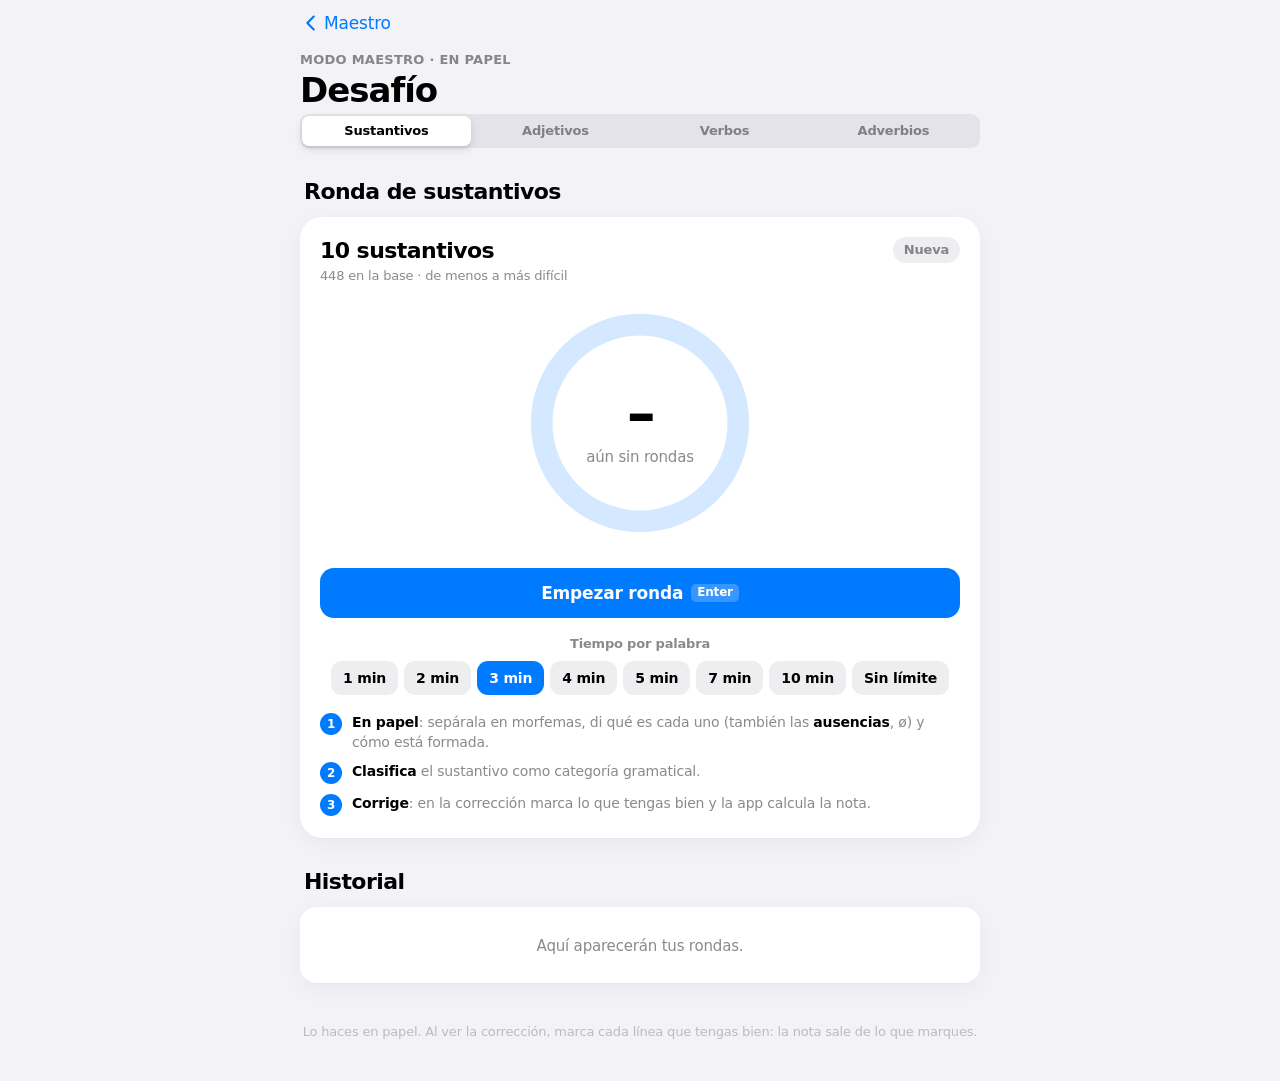
==== commit 05a55f2e: "Desafío en papel: tiempo a elegir, corrección con ausencias y autocorrección - el desafío ya no pide" ====
--- a/desafio.html
+++ b/desafio.html
@@ -16,56 +16,54 @@
 <style>
 .t-L{--c:var(--blue)}.t-P{--c:var(--purple)}.t-S{--c:var(--orange)}.t-A{--c:var(--pink)}.t-I{--c:var(--teal)}
 .t-G{--c:var(--green)}.t-N{--c:var(--indigo)}.t-V{--c:var(--gray)}.t-T,.t-X,.t-R,.t-E,.t-D{--c:var(--red)}
-.cats{margin:0 0 4px}
 .cats .seg{margin:0}
-.pasos-info{display:grid;gap:10px;margin-top:14px;text-align:left}
+.minutos{display:flex;flex-wrap:wrap;gap:6px;justify-content:center;margin-top:8px}
+.minutos button{font-size:14px;font-weight:600;padding:8px 12px;border-radius:11px;background:var(--fill);color:var(--label);font-variant-numeric:tabular-nums;transition:background .15s,color .15s}
+.minutos button[aria-pressed="true"]{background:var(--blue);color:#fff}
+.minutos-tit{font-size:13px;font-weight:600;color:var(--label2);text-align:center;margin-top:18px}
+.pasos-info{display:grid;gap:10px;margin-top:18px;text-align:left}
 .pasos-info div{display:flex;gap:10px;align-items:flex-start;font-size:14px;line-height:1.4;color:var(--label2)}
 .pasos-info b{color:var(--label);font-weight:600}
 .pasos-info span{width:22px;height:22px;border-radius:50%;background:var(--blue);color:#fff;font-size:12px;font-weight:700;display:grid;place-items:center;flex:none}
-.tiempos{display:flex;flex-wrap:wrap;gap:6px;justify-content:center;margin-top:14px}
-.tiempos span{font-size:12px;font-weight:600;padding:4px 9px;border-radius:99px;background:var(--fill);color:var(--label2)}
-
-/* pregunta */
+
+/* palabra */
 .reloj{font-variant-numeric:tabular-nums;font-size:15px;font-weight:700;padding:5px 11px;border-radius:99px;background:var(--fill);color:var(--label);transition:background .3s,color .3s}
+.reloj[hidden]{display:none}
 .reloj.poco{background:color-mix(in srgb,var(--orange) 18%,transparent);color:var(--orange-ink)}
 .reloj.nada{background:color-mix(in srgb,var(--red) 16%,transparent);color:var(--red-ink)}
 .barra{height:4px;border-radius:99px;background:var(--fill-strong);margin-top:12px;overflow:hidden}
+.barra[hidden]{display:none}
 .barra i{display:block;height:100%;background:var(--blue);border-radius:99px;transform-origin:left;transition:transform .25s linear,background .3s}
 .barra.poco i{background:var(--orange)}.barra.nada i{background:var(--red)}
-.q-word{font-size:clamp(34px,9vw,50px);font-weight:700;letter-spacing:-.04em;line-height:1.08;margin:26px 0 22px;word-break:break-word}
-.paso-tit{display:flex;align-items:center;gap:8px;font-size:15px;font-weight:600;text-align:left;margin:18px 0 10px}
-.paso-tit span{width:22px;height:22px;border-radius:50%;background:var(--blue);color:#fff;font-size:12px;font-weight:700;display:grid;place-items:center;flex:none}
-.paso-tit em{margin-left:auto;font-style:normal;font-size:13px;font-weight:600;color:var(--label2)}
-.redaccion{width:100%;min-height:118px;resize:vertical;border:0;border-radius:12px;background:var(--fill);color:var(--label);font:inherit;font-size:16px;line-height:1.45;padding:12px 14px;outline:none}
-.redaccion:focus{box-shadow:0 0 0 3px color-mix(in srgb,var(--blue) 35%,transparent)}
-.plantilla{font-size:14px;margin-top:6px;display:block}
-.preg{text-align:left;margin-top:12px}
-.preg h4{font-size:13px;font-weight:600;color:var(--label2);margin-bottom:6px}
-.opts{display:flex;flex-wrap:wrap;gap:6px}
-.opts button{font-size:14px;font-weight:600;padding:8px 12px;border-radius:11px;background:var(--fill);color:var(--label);transition:background .15s,color .15s,transform .12s var(--ease)}
-.opts button:active{transform:scale(.96)}
-.opts button[aria-pressed="true"]{background:var(--blue);color:#fff}
-.opts button.bien{background:color-mix(in srgb,var(--green) 22%,transparent);color:var(--green-ink)}
-.opts button.mal{background:color-mix(in srgb,var(--red) 18%,transparent);color:var(--red-ink);text-decoration:line-through}
-.opts button.era{box-shadow:inset 0 0 0 2px var(--green)}
-.entregado .opts button,.entregado input,.entregado textarea{pointer-events:none}
+.q-word{font-size:clamp(40px,11vw,64px);font-weight:700;letter-spacing:-.04em;line-height:1.05;margin:44px 0 10px;word-break:break-word}
+.q-cat{font-size:15px;color:var(--label2);margin-bottom:30px}
+.en-papel{font-size:14px;color:var(--label2);line-height:1.45;margin-bottom:16px}
+.en-papel b{color:var(--label);font-weight:600}
+.tiempo-fin{font-size:15px;font-weight:600;color:var(--red-ink);margin:0 0 6px}
+
 /* corrección */
-.nota-palabra{display:flex;align-items:center;justify-content:space-between;gap:10px;margin-top:20px;padding-top:16px;border-top:1px solid var(--sep);text-align:left}
-.nota-palabra .grande{font-size:34px;font-weight:700;letter-spacing:-.04em}
-.desglose{display:flex;flex-wrap:wrap;gap:6px;justify-content:flex-end}
-.desglose span{font-size:12px;font-weight:600;padding:4px 9px;border-radius:99px;background:var(--fill);color:var(--label2)}
-.morfos{display:flex;flex-wrap:wrap;justify-content:center;gap:6px;margin:12px 0 2px}
-.m{--c:var(--blue);display:flex;flex-direction:column;align-items:center;gap:2px;padding:7px 10px 6px;border-radius:12px;background:color-mix(in srgb,var(--c) 13%,transparent);min-width:44px}
-.m b{font-size:19px;font-weight:700;letter-spacing:-.02em;color:var(--c)}
-.m small{font-size:11px;font-weight:600;color:var(--label2);text-align:center;line-height:1.15;max-width:92px}
-.checklist{margin-top:10px;text-align:left;display:flex;flex-wrap:wrap;gap:6px}
-.checklist span{font-size:13px;font-weight:600;padding:5px 10px;border-radius:99px}
-.checklist .ok{background:color-mix(in srgb,var(--green) 16%,transparent);color:var(--green-ink)}
-.checklist .ko{background:color-mix(in srgb,var(--red) 14%,transparent);color:var(--red-ink)}
-.modelo{margin-top:12px;text-align:left;font-size:14px;line-height:1.5;padding:12px 14px;border-radius:14px;border:1px dashed var(--sep)}
-.modelo b{font-weight:600}
-.corr-tit{font-size:13px;font-weight:700;color:var(--label2);text-transform:uppercase;letter-spacing:.03em;text-align:left;margin-top:18px}
-.agotado{margin-top:14px;font-size:14px;font-weight:600;color:var(--red-ink);text-align:left}
+.corr{text-align:left}
+.corr-tit{font-size:13px;font-weight:700;color:var(--label2);text-transform:uppercase;letter-spacing:.03em;margin:22px 0 6px}
+.sep-grande{font-size:clamp(26px,7.5vw,38px);font-weight:700;letter-spacing:-.02em;text-align:center;margin:8px 0 10px;word-break:break-word}
+.sep-grande span{color:var(--c)}
+.sep-grande .cero{color:var(--label3)}
+.linea{display:flex;align-items:flex-start;gap:12px;width:100%;text-align:left;padding:11px 12px;border-radius:13px;background:var(--fill);margin-top:6px;transition:background .15s}
+.linea .marca{width:24px;height:24px;border-radius:50%;flex:none;display:grid;place-items:center;box-shadow:inset 0 0 0 2px var(--label3);color:#fff;margin-top:1px;transition:background .15s,box-shadow .15s}
+.linea .marca svg{opacity:0}
+.linea.ok{background:color-mix(in srgb,var(--green) 13%,transparent)}
+.linea.ok .marca{background:var(--green);box-shadow:none}
+.linea.ko{background:color-mix(in srgb,var(--red) 11%,transparent)}
+.linea.ko .marca{background:var(--red);box-shadow:none}
+.linea.ok .marca svg,.linea.ko .marca svg{opacity:1}
+.linea .txt{font-size:15px;line-height:1.4;color:var(--label)}
+.linea .txt b{font-weight:700}
+.linea .txt small{display:block;font-size:13px;color:var(--label2);margin-top:2px}
+.linea.ausente .txt b{color:var(--label2)}
+.nota-aviso{font-size:13px;color:var(--label2);line-height:1.4;margin-top:10px}
+.corr-nota{display:flex;align-items:center;justify-content:space-between;gap:12px;margin-top:20px;padding-top:16px;border-top:1px solid var(--sep)}
+.corr-nota .grande{font-size:36px;font-weight:700;letter-spacing:-.04em;line-height:1}
+.corr-nota small{display:block;font-size:13px;color:var(--label2);margin-top:4px}
+.todo-bien{flex:none;font-size:14px;font-weight:600;padding:9px 14px;border-radius:11px;background:var(--fill);color:var(--blue)}
 .res-fila .row-title b{font-weight:600}
 </style>
 </head>
@@ -81,13 +79,13 @@
 
 <!-- ───────── Inicio ───────── -->
 <div id="vInicio">
-  <header class="large"><p class="date">Modo maestro</p><h1>Desafío</h1></header>
+  <header class="large"><p class="date">Modo maestro · en papel</p><h1>Desafío</h1></header>
   <main class="layout">
     <nav class="cats" id="cats" aria-label="Categoría"></nav>
     <div class="section-head"><h2 id="hTitulo">Ronda</h2></div>
     <div class="card hero">
       <div class="hero-head">
-        <div class="hero-id"><div class="hero-name" id="hName">10 palabras</div><div class="hero-sub" id="hSub">De menos a más difícil · con tiempo</div></div>
+        <div class="hero-id"><div class="hero-name" id="hName">10 palabras</div><div class="hero-sub" id="hSub"></div></div>
         <span class="pill num" id="hPill"></span>
       </div>
       <div class="ring-wrap">
@@ -99,16 +97,17 @@
         <div class="ring-center"><div class="ring-num num" id="hNum">–</div><div class="ring-sub" id="hRingSub">mejor nota</div></div>
       </div>
       <button class="wide" id="startBtn">Empezar ronda <kbd>Enter</kbd></button>
-      <div class="tiempos" id="tiempos"></div>
+      <div class="minutos-tit">Tiempo por palabra</div>
+      <div class="minutos" id="minutos"></div>
       <div class="pasos-info" id="pasosInfo"></div>
     </div>
     <div class="section-head"><h2>Historial</h2></div>
     <div class="list" id="hist"></div>
   </main>
-  <p class="foot">Cada palabra vale 10: separar (4), redactar el análisis (3) y clasificar (3). Si se acaba el tiempo, se entrega lo que hayas hecho.</p>
+  <p class="foot">Lo haces en papel. Al ver la corrección, marca cada línea que tengas bien: la nota sale de lo que marques.</p>
 </div>
 
-<!-- ───────── Pregunta ───────── -->
+<!-- ───────── Palabra ───────── -->
 <div id="vPregunta" hidden>
   <header class="large"><p class="date num" id="qMeta"></p><h1 id="qTitle">Palabra 1</h1></header>
   <main class="layout">
@@ -117,26 +116,13 @@
       <div class="q-top"><span class="q-person" id="qNivel"></span><span class="reloj" id="reloj">0:00</span></div>
       <div class="barra" id="barra"><i id="barraIn"></i></div>
       <div class="q-word" id="qWord"></div>
-
-      <div class="paso-tit"><span>1</span>Separa en morfemas<em>4 puntos</em></div>
-      <label class="search" id="sepBox"><i data-i="scissors" data-s="18" data-w="2.2"></i>
-        <input id="sep" placeholder="ej.: pan-ad-er-o" autocomplete="off" autocapitalize="off" spellcheck="false" aria-label="Palabra separada en morfemas"></label>
-      <div id="corrSep"></div>
-
-      <div class="paso-tit"><span>2</span>Redacta el análisis<em>3 puntos</em></div>
-      <textarea class="redaccion" id="red" rows="4" spellcheck="true" placeholder="pan-: lexema; -ad-: interfijo; -er-: sufijo derivativo; -o: morfema de género. Es derivada."></textarea>
-      <button type="button" class="link plantilla" id="plantillaBtn">Rellenar plantilla con mi separación</button>
-      <div id="corrRed"></div>
-
-      <div class="paso-tit"><span>3</span><span id="claTit" style="all:unset">Clasifícala</span><em>3 puntos</em></div>
-      <div id="pregs"></div>
-      <div id="corrCla"></div>
-
-      <div id="corrNota"></div>
-      <button class="wide" id="entregarBtn">Entregar <kbd>Ctrl + Enter</kbd></button>
-      <button class="wide" id="sigBtn" hidden>Siguiente palabra <kbd>Enter</kbd></button>
+      <div class="q-cat" id="qCat"></div>
+      <div id="zonaPapel">
+        <p class="en-papel" id="enPapel"></p>
+        <button class="wide" id="verBtn">Ver la corrección <kbd>Enter</kbd></button>
+      </div>
+      <div class="corr" id="corr" hidden></div>
     </div>
-    <p class="keys"><kbd>Enter</kbd> en la separación pasa a la redacción · <kbd>Ctrl + Enter</kbd> entrega</p>
   </main>
 </div>
 
@@ -174,26 +160,25 @@
 <script src="clasificacion.js"></script>
 <script src="comun.js"></script>
 <script>
-const { ITEMS, TIPOS, CATS, sinTilde, fronteras, aceptadas, formatear, explicar, corregirRedaccion, redaccionModelo } = Morfemas;
-const { clasificar, dificultad, MINUTOS, NIVELES, PREGUNTAS } = Clasificacion;
+const { ITEMS, CATS, porQueFormacion } = Morfemas;
+const { clasificar, separacion, dificultad, NIVELES } = Clasificacion;
 const LS = crearAlmacen('desafio.');
 const POR_RONDA = 10;
-// categorías con desafío (se van añadiendo a medida que tienen clasificación)
-const CATEGORIAS = [['sus', 'Sustantivos', 'el sustantivo'], ['adj', 'Adjetivos', 'el adjetivo'], ['ver', 'Verbos', 'la forma verbal'], ['adv', 'Adverbios', 'el adverbio']].filter(([c]) => PREGUNTAS[c]);
-let cat = LS.get('cat', 'sus'); if (!CATEGORIAS.some(c => c[0] === cat)) cat = CATEGORIAS[0][0];
-const nombreCat = c => (CATEGORIAS.find(x => x[0] === c) || [])[1] || c;
-const singular = c => (CATEGORIAS.find(x => x[0] === c) || [])[2] || c;
-
-// ───────── Banco de palabras: todas las de la categoría que tienen clasificación ─────────
+const CATEGORIAS = [['sus', 'Sustantivos', 'el sustantivo'], ['adj', 'Adjetivos', 'el adjetivo'], ['ver', 'Verbos', 'la forma verbal'], ['adv', 'Adverbios', 'el adverbio']];
+const OPC_MIN = [1, 2, 3, 4, 5, 7, 10, 0]; // minutos por palabra; 0 = sin límite
+let cat = LS.get('cat', 'sus'); if (!CATEGORIAS.some(c => c[0] === cat)) cat = 'sus';
+let minutos = LS.get('minutos', 3);
+const nombreCat = c => CATEGORIAS.find(x => x[0] === c)[1];
+const singular = c => CATEGORIAS.find(x => x[0] === c)[2];
+const fmtMin = m => m ? `${m} min` : 'Sin límite';
+
+// ───────── Banco: todas las palabras de la base que tienen clasificación ─────────
 const BANCO = {};
-for (const it of ITEMS) {
-  if (BANCO[it.palabra] || !clasificar(it)) continue;
-  BANCO[it.palabra] = it;
-}
+for (const it of ITEMS) if (!BANCO[it.palabra] && clasificar(it)) BANCO[it.palabra] = it;
 const delaCat = c => Object.values(BANCO).filter(it => it.cat === c);
 
-// Ronda: 2 palabras de cada nivel (si un nivel no llega, se completa con los vecinos), sin repetir las
-// últimas que han salido, y ordenada de menos a más difícil.
+// Ronda: 2 palabras de cada nivel (si un nivel no llega, se completa con los vecinos), sin repetir
+// las últimas que han salido, y ordenada de menos a más difícil.
 function generarRonda(c) {
   const vistos = new Set(LS.get('vistos', []));
   const porNivel = {};
@@ -227,7 +212,7 @@
   parar();
   ver('vInicio');
   const i = CATEGORIAS.findIndex(c => c[0] === cat);
-  $('#cats').innerHTML = CATEGORIAS.length > 1 ? `<div class="seg" style="--n:${CATEGORIAS.length};--i:${i}"><span class="seg-thumb"></span>${CATEGORIAS.map(([c, t]) => `<button role="radio" aria-checked="${c === cat}" data-c="${c}">${t}</button>`).join('')}</div>` : '';
+  $('#cats').innerHTML = `<div class="seg" style="--n:${CATEGORIAS.length};--i:${i}"><span class="seg-thumb"></span>${CATEGORIAS.map(([c, t]) => `<button role="radio" aria-checked="${c === cat}" data-c="${c}">${t}</button>`).join('')}</div>`;
   const hist = LS.get('historial', []).filter(h => h.cat === cat);
   const mejor = hist.length ? Math.max(...hist.map(h => h.nota)) : null;
   $('#hTitulo').textContent = `Ronda de ${nombreCat(cat).toLowerCase()}`;
@@ -238,168 +223,132 @@
   $('#hPill').textContent = hist.length ? `${hist.length} ronda${hist.length > 1 ? 's' : ''}` : 'Nueva';
   $('#hPill').className = 'pill num' + (mejor === null ? '' : ' ' + clasePill(mejor));
   anillo($('#hRing'), mejor === null ? 0 : mejor / 10, mejor === null ? 'var(--blue)' : colorNota(mejor));
-  $('#tiempos').innerHTML = Object.entries(NIVELES).map(([n, t]) => `<span>${t}: ${fmtMin(MINUTOS[n])}</span>`).join('');
+  $('#minutos').innerHTML = OPC_MIN.map(m => `<button data-m="${m}" aria-pressed="${m === minutos}">${fmtMin(m)}</button>`).join('');
   $('#pasosInfo').innerHTML = `
-    <div><span>1</span><p><b>Separa</b> la palabra en morfemas con guiones.</p></div>
-    <div><span>2</span><p><b>Redacta</b> el análisis: qué es cada morfema y cómo está formada.</p></div>
-    <div><span>3</span><p><b>Clasifica</b> ${singular(cat)}: ${PREGUNTAS[cat].map(p => p.titulo.toLowerCase()).join(', ')}.</p></div>`;
+    <div><span>1</span><p><b>En papel</b>: sepárala en morfemas, di qué es cada uno (también las <b>ausencias</b>, ø) y cómo está formada.</p></div>
+    <div><span>2</span><p><b>Clasifica</b> ${singular(cat)} como categoría gramatical.</p></div>
+    <div><span>3</span><p><b>Corrige</b>: en la corrección marca lo que tengas bien y la app calcula la nota.</p></div>`;
   $('#hist').innerHTML = hist.length ? hist.slice(-8).reverse().map(h => `
     <div class="row"><span class="app-icon" style="--c:${colorNota(h.nota)}">${svg('flame', 17, 2.2)}</span>
       <div class="row-main"><div class="row-text"><div class="row-title">${fmt(h.nota)} · ${calif(h.nota)}</div><div class="row-sub">${esc(h.fecha)} · ${h.palabras.map(p => esc(p.p)).slice(0, 4).join(', ')}…</div></div></div></div>`).join('')
     : '<div class="placeholder">Aquí aparecerán tus rondas.</div>';
 }
-const fmtMin = m => m % 1 ? `${Math.floor(m)} min 30 s` : `${m} min`;
 $('#cats').onclick = e => { const b = e.target.closest('[data-c]'); if (b) { cat = b.dataset.c; LS.set('cat', cat); pintarInicio(); } };
+$('#minutos').onclick = e => {
+  const b = e.target.closest('[data-m]'); if (!b) return;
+  minutos = +b.dataset.m; LS.set('minutos', minutos);
+  $('#minutos').querySelectorAll('[data-m]').forEach(x => x.setAttribute('aria-pressed', x === b));
+};
 
 // ───────── Ronda ─────────
-let ronda = null, it = null, sel = {}, fin = 0, reloj = 0, entregado = false;
+let ronda = null, it = null, fin = 0, reloj = 0, corregida = false, marcas = [];
 function empezar() {
-  ronda = { cat, items: generarRonda(cat), i: 0, res: [] };
+  ronda = { cat, minutos, items: generarRonda(cat), i: 0, res: [] };
   LS.set('vistos', [...LS.get('vistos', []), ...ronda.items].slice(-200));
   pregunta();
 }
 function pregunta() {
-  it = BANCO[ronda.items[ronda.i]]; sel = {}; entregado = false;
-  const niv = dificultad(it), min = MINUTOS[niv];
+  it = BANCO[ronda.items[ronda.i]]; corregida = false;
+  const niv = dificultad(it);
   ver('vPregunta', `Desafío · ${nombreCat(ronda.cat)}`);
   $('#counter').textContent = `${ronda.i + 1}/${ronda.items.length}`;
-  $('#qMeta').textContent = `${nombreCat(ronda.cat)} · ${fmtMin(min)}`;
+  $('#qMeta').textContent = `${nombreCat(ronda.cat)} · ${fmtMin(ronda.minutos)} por palabra`;
   $('#qTitle').textContent = `Palabra ${ronda.i + 1}`;
   $('#prog').innerHTML = ronda.items.map((_, k) => `<span class="${k < ronda.i ? (ronda.res[k].nota >= 5 ? 'ok' : 'ko') : k === ronda.i ? 'now' : ''}"></span>`).join('');
   $('#qNivel').textContent = `Nivel ${niv} · ${NIVELES[niv]}`;
   $('#qWord').textContent = it.palabra;
-  $('#claTit').textContent = `Clasifica ${singular(ronda.cat)}`;
-  $('#qCard').classList.remove('entregado');
-  $('#sep').value = ''; $('#sep').readOnly = false; $('#red').value = ''; $('#red').readOnly = false;
-  $('#sepBox').classList.remove('ok', 'ko');
-  ['#corrSep', '#corrRed', '#corrCla', '#corrNota'].forEach(s => $(s).innerHTML = '');
-  $('#pregs').innerHTML = PREGUNTAS[ronda.cat].map(p => `<div class="preg" data-k="${p.k}"><h4>${esc(p.titulo)}</h4><div class="opts">${p.opciones.map(([v, t]) => `<button type="button" data-v="${v}" aria-pressed="false">${esc(t)}</button>`).join('')}</div></div>`).join('');
-  $('#entregarBtn').hidden = false; $('#sigBtn').hidden = true; $('#plantillaBtn').hidden = false;
-  fin = Date.now() + min * 60000;
-  clearInterval(reloj); reloj = setInterval(tic, 250); tic();
-  setTimeout(() => $('#sep').focus(), 50);
+  $('#qCat').textContent = it.tiempo ? `forma del verbo «${it.verbo}»` : CATS[it.cat];
+  $('#enPapel').innerHTML = `Analízala en papel: separación con sus <b>ausencias</b>, qué es cada morfema, formación y clasificación de ${esc(singular(ronda.cat))}.`;
+  $('#zonaPapel').hidden = false; $('#corr').hidden = true; $('#corr').innerHTML = '';
+  $('#barra').hidden = !ronda.minutos; $('#reloj').hidden = !ronda.minutos;
+  parar();
+  if (ronda.minutos) { fin = Date.now() + ronda.minutos * 60000; reloj = setInterval(tic, 250); tic(); }
 }
 function tic() {
-  const quedan = Math.max(0, fin - Date.now()), total = MINUTOS[dificultad(it)] * 60000;
-  const s = Math.ceil(quedan / 1000);
+  const quedan = Math.max(0, fin - Date.now()), total = ronda.minutos * 60000, s = Math.ceil(quedan / 1000);
   $('#reloj').textContent = `${Math.floor(s / 60)}:${String(s % 60).padStart(2, '0')}`;
-  const estado = quedan <= 15000 ? 'nada' : quedan <= 45000 ? 'poco' : '';
+  const estado = quedan <= 10000 ? 'nada' : quedan <= 30000 ? 'poco' : '';
   $('#reloj').className = 'reloj ' + estado; $('#barra').className = 'barra ' + estado;
   $('#barraIn').style.transform = `scaleX(${quedan / total})`;
-  if (quedan <= 0) entregar(true);
+  if (quedan <= 0) {
+    parar();
+    try { navigator.vibrate && navigator.vibrate([200, 100, 200]); } catch {}
+    corregir(true);
+  }
 }
 function parar() { clearInterval(reloj); reloj = 0; }
 
-$('#pregs').onclick = e => {
-  const b = e.target.closest('[data-v]'); if (!b || entregado) return;
-  const p = b.closest('[data-k]');
-  p.querySelectorAll('[data-v]').forEach(x => x.setAttribute('aria-pressed', x === b));
-  sel[p.dataset.k] = b.dataset.v;
+// ───────── Corrección: separación con ausencias, formación y clasificación ─────────
+const r1 = x => Math.round(x * 10) / 10;
+// cómo se escribe cada pieza en la línea: «cam‑», «‑a», «ø»
+const pieza = (partes, i) => partes[i].ausente ? 'ø' : (i > 0 && partes[i].tipo !== 'L' ? '‑' : '') + partes[i].s + (partes.slice(i + 1).some(p => !p.ausente) ? '‑' : '');
+function corregir(agotado) {
+  if (corregida) return;
+  corregida = true; parar();
+  const w = it, sep = separacion(w), cla = clasificar(w);
+  const sepLineas = sep.partes.map((p, i) => ({ grupo: 'sep', ausente: p.ausente,
+    html: `<b class="t-${p.tipo}" style="color:${p.ausente ? 'var(--label2)' : 'var(--c)'}">${esc(pieza(sep.partes, i))}</b> — ${esc(p.nombre)}${p.valor ? ` (${esc(p.valor)})` : ''}` }));
+  const formLinea = { grupo: 'form', html: `<b>Palabra ${esc(w.form)}</b><small>${esc(porQueFormacion(w))}</small>` };
+  const claLineas = cla.rasgos.filter(r => r.k !== 'pos').map(r => ({ grupo: 'cla', html: esc(r.txt) }));
+  const lineas = [...sepLineas, formLinea, ...claLineas];
+  marcas = lineas.map(() => null);
+  let k = 0;
+  const fila = l => `<button class="linea${l.ausente ? ' ausente' : ''}" data-k="${k++}"><span class="marca">${svg('check', 14, 3.4)}</span><span class="txt">${l.html}</span></button>`;
+  $('#zonaPapel').hidden = true;
+  $('#corr').hidden = false;
+  $('#corr').innerHTML = `${agotado ? '<p class="tiempo-fin">Se acabó el tiempo.</p>' : ''}
+    <div class="corr-tit" style="margin-top:4px">Separación</div>
+    <div class="sep-grande">${sep.partes.map(p => p.ausente ? '<span class="cero">ø</span>' : `<span class="t-${p.tipo}">${esc(p.s)}</span>`).join('-')}</div>
+    ${sepLineas.map(fila).join('')}
+    <div class="corr-tit">Formación</div>${fila(formLinea)}
+    <div class="corr-tit">Clasificación ${esc(singular(ronda.cat)).replace(/^el /, "del ").replace(/^la /, "de la ")}</div>${claLineas.map(fila).join('')}
+    ${cla.nota ? `<p class="nota-aviso">${esc(cla.nota)}</p>` : ''}${w.nota ? `<p class="nota-aviso">${esc(w.nota)}</p>` : ''}
+    <div class="corr-nota"><div><div class="grande num" id="notaPalabra">–</div><small id="notaDetalle"></small></div>
+      <button class="todo-bien" id="todoBien">Marcar el resto bien</button></div>
+    <button class="wide" id="sigBtn" style="margin-top:14px">${ronda.i + 1 >= ronda.items.length ? 'Ver la nota' : 'Siguiente palabra'} <kbd>Enter</kbd></button>`;
+  ronda.actual = { lineas, agotado };
+  pintarNota();
+}
+// tocar una línea la marca bien; volver a tocarla, mal
+$('#corr').onclick = e => {
+  const l = e.target.closest('.linea');
+  if (l) { const k = +l.dataset.k; marcas[k] = marcas[k] === 'ok' ? 'ko' : 'ok'; pintarMarcas(); return; }
+  if (e.target.closest('#todoBien')) { marcas = marcas.map(m => m || 'ok'); pintarMarcas(); return; }
+  if (e.target.closest('#sigBtn')) siguiente();
 };
-$('#plantillaBtn').onclick = () => {
-  const partes = $('#sep').value.trim().split(/[\s\-–—+/|·.,]+/).filter(Boolean);
-  if (!partes.length) return toast('Primero separa la palabra', true);
-  const lin = partes.map((s, i) => (i ? '-' : '') + s + (i < partes.length - 1 ? '-' : '') + ': ').join('\n') + '\nFormación: ';
-  $('#red').value = $('#red').value.trim() ? $('#red').value.trimEnd() + '\n' + lin : lin;
-  $('#red').focus();
-};
-$('#sep').addEventListener('keydown', e => { if (e.key === 'Enter' && !e.ctrlKey && !e.metaKey) { e.preventDefault(); $('#red').focus(); } });
-addEventListener('keydown', e => {
-  if ($('#vPregunta').hidden) {
-    if (e.key === 'Enter' && !e.target.closest('input,textarea,button')) { if (!$('#vInicio').hidden) empezar(); else if (!$('#vResultado').hidden) empezar(); }
-    return;
-  }
-  if (e.key === 'Enter' && (e.ctrlKey || e.metaKey)) { e.preventDefault(); entregado ? siguiente() : entregar(false); }
-  else if (e.key === 'Enter' && entregado && !e.target.closest('textarea')) { e.preventDefault(); siguiente(); }
-});
-$('#entregarBtn').onclick = () => entregar(false);
-$('#sigBtn').onclick = () => siguiente();
-
-// ───────── Corrección ─────────
-const r1 = x => Math.round(x * 10) / 10;
-const g = (w, i) => (i > 0 && w.segs[i][1] !== 'L' ? '‑' : '') + w.segs[i][0] + (i < w.segs.length - 1 ? '‑' : '');
-const lista = (titulo, lineas) => lineas.length ? `<div class="porque"><h4>${esc(titulo)}</h4><ul>${lineas.map(l => `<li>${esc(l)}</li>`).join('')}</ul></div>` : '';
-const fbHTML = (ok, titulo, sub) => `<div class="fb ${ok === true ? 'ok' : ok === false ? 'ko' : 'warn'}"><span class="app-icon" style="--c:${ok === true ? 'var(--green)' : ok === false ? 'var(--red)' : 'var(--orange)'}">${svg(ok === true ? 'check' : ok === false ? 'x' : 'help', 17, 3)}</span><div><div class="fb-title">${esc(titulo)}</div><div class="fb-sub">${sub}</div></div></div>`;
-
-function corregirSeparacion(w, raw) {
-  const partes = raw.trim().split(/[\s\-–—+/|·.,]+/).filter(Boolean);
-  const correcta = w.segs.map(x => x[0]).join('-');
-  if (!partes.length) return { puntos: 0, html: fbHTML(false, 'Sin separar', `Era <b>${esc(correcta)}</b>.`), porque: [] };
-  if (sinTilde(partes.join('')) !== sinTilde(w.palabra)) return { puntos: 0, html: fbHTML(false, 'Las letras no coinciden', `Escribiste «${esc(partes.join('-'))}». Era <b>${esc(correcta)}</b>.`), porque: [] };
-  const fr = fronteras(partes), acc = aceptadas(w);
-  if (acc.some(s => s.join(',') === fr.join(','))) return { puntos: 4, html: fbHTML(true, 'Bien separada', esc(formatear(w.palabra, fr))), porque: [] };
-  const dif = s => s.filter(x => !fr.includes(x)).length + fr.filter(x => !s.includes(x)).length;
-  const cercana = acc.slice().sort((a, b) => dif(a) - dif(b))[0];
-  const faltan = cercana.filter(x => !fr.includes(x)), sobran = fr.filter(x => !cercana.includes(x));
-  const puntos = r1(4 * Math.max(0, cercana.length - faltan.length - sobran.length) / Math.max(1, cercana.length));
-  return { puntos, html: fbHTML(false, `Pusiste ${formatear(w.palabra, fr)}`, `Lo correcto es <b>${esc(correcta)}</b>.`), porque: explicar(w, faltan, sobran) };
-}
-function corregirAnalisis(w, texto) {
-  if (!texto.trim()) return { puntos: 0, html: fbHTML(false, 'Sin redactar', 'No has escrito el análisis.'), porque: [] };
-  const r = corregirRedaccion(w, texto);
-  const bien = r.morfemas.filter(m => m.estado === 'ok').length + (r.form === 'ok' ? 1 : 0), total = w.segs.length + 1;
-  const puntos = r1(3 * bien / total);
-  const chips = `<div class="checklist">${r.morfemas.map(m => `<span class="${m.estado === 'ok' ? 'ok' : 'ko'}">${esc(g(w, m.i))}</span>`).join('')}<span class="${r.form === 'ok' ? 'ok' : 'ko'}">formación</span></div>`;
-  return { puntos, html: fbHTML(bien === total ? true : bien ? null : false, bien === total ? 'Análisis completo' : `${bien} de ${total} elementos bien`, 'Cada morfema con su tipo y la formación de la palabra.') + chips, porque: r.porque };
-}
-function corregirClasificacion(w) {
-  const c = clasificar(w), pregs = PREGUNTAS[ronda.cat];
-  let bien = 0; const porque = [];
-  for (const p of pregs) {
-    const buenas = p.buenas(c), puesta = sel[p.k], ok = buenas.includes(puesta);
-    if (ok) bien++;
-    const caja = $(`#pregs [data-k="${p.k}"]`);
-    caja.querySelectorAll('[data-v]').forEach(b => {
-      b.classList.toggle('bien', ok && b.dataset.v === puesta);
-      b.classList.toggle('mal', !ok && b.dataset.v === puesta);
-      b.classList.toggle('era', !ok && buenas.includes(b.dataset.v));
-    });
-    if (!ok) {
-      const correcta = p.opciones.filter(([v]) => buenas.includes(v)).map(o => o[1]).join(' o ');
-      const clave = p.k === 'tg' ? 'gen' : p.k === 'num' && !c.rasgos.some(r => r.k === 'num') ? 'pers' : p.k;
-      const rasgo = c.rasgos.find(r => r.k === clave);
-      porque.push(`${p.titulo}: ${puesta ? 'no es «' + p.opciones.find(o => o[0] === puesta)[1].toLowerCase() + '», ' : 'sin responder; '}es «${correcta.toLowerCase()}». ${rasgo ? rasgo.txt : ''}`);
-    }
-  }
-  if (c.nota) porque.push(c.nota);
-  return { puntos: r1(3 * bien / pregs.length), bien, total: pregs.length, porque, resumen: c.resumen };
-}
-
-function entregar(agotado) {
-  if (entregado) return;
-  entregado = true; parar();
-  const w = it;
-  $('#qCard').classList.add('entregado');
-  $('#sep').readOnly = true; $('#red').readOnly = true; $('#plantillaBtn').hidden = true;
-  const s = corregirSeparacion(w, $('#sep').value), a = corregirAnalisis(w, $('#red').value), c = corregirClasificacion(w);
-  const nota = r1(s.puntos + a.puntos + c.puntos);
-  $('#sepBox').classList.add(s.puntos === 4 ? 'ok' : 'ko');
-  $('#corrSep').innerHTML = s.html + lista('Por qué', s.porque);
-  $('#corrRed').innerHTML = a.html + lista('Qué falta o sobra', a.porque);
-  $('#corrCla').innerHTML = fbHTML(c.bien === c.total ? true : c.bien ? null : false, `${c.bien} de ${c.total} rasgos bien`, esc(c.resumen)) + lista('Por qué', c.porque);
-  $('#corrNota').innerHTML = `${agotado ? '<p class="agotado">Se acabó el tiempo: se ha corregido lo que tenías.</p>' : ''}
-    <div class="nota-palabra"><div><div class="corr-tit" style="margin:0">Nota de la palabra</div><div class="grande num" style="color:${colorNota(nota)}">${fmt(nota)}</div></div>
-    <div class="desglose"><span>Separar ${fmt(s.puntos)}/4</span><span>Redactar ${fmt(a.puntos)}/3</span><span>Clasificar ${fmt(c.puntos)}/3</span></div></div>
-    <div class="corr-tit">Análisis correcto</div>
-    <div class="morfos">${w.segs.map(([x, t]) => `<span class="m t-${t}"><b>${esc(x)}</b><small>${TIPOS[t]}</small></span>`).join('')}</div>
-    <div class="modelo"><b>Así se escribe:</b> ${esc(redaccionModelo(w))} ${esc(c.resumen)}</div>
-    ${w.nota ? `<p class="hint" style="text-align:left;margin-top:10px">${esc(w.nota)}</p>` : ''}`;
-  ronda.res.push({ p: w.palabra, nota, sep: s.puntos, red: a.puntos, cla: c.puntos, agotado, seg: fmtSeg(Date.now() - (fin - MINUTOS[dificultad(w)] * 60000)) });
-  $('#entregarBtn').hidden = true; $('#sigBtn').hidden = false;
-  $('#sigBtn').innerHTML = ronda.i + 1 >= ronda.items.length ? 'Ver la nota <kbd>Enter</kbd>' : 'Siguiente palabra <kbd>Enter</kbd>';
-  $('#corrSep').scrollIntoView({ block: 'center', behavior: 'smooth' });
-}
-const fmtSeg = ms => { const s = Math.min(Math.round(ms / 1000), 3600); return `${Math.floor(s / 60)}:${String(s % 60).padStart(2, '0')}`; };
+function pintarMarcas() {
+  $('#corr').querySelectorAll('.linea').forEach((el, k) => { el.classList.toggle('ok', marcas[k] === 'ok'); el.classList.toggle('ko', marcas[k] === 'ko'); });
+  pintarNota();
+}
+function notaActual() {
+  const ls = ronda.actual.lineas;
+  const parte = g => [ls.filter((l, k) => l.grupo === g && marcas[k] === 'ok').length, ls.filter(l => l.grupo === g).length];
+  return { nota: r1(10 * marcas.filter(m => m === 'ok').length / marcas.length), sep: parte('sep'), form: parte('form'), cla: parte('cla') };
+}
+function pintarNota() {
+  const n = notaActual(), sin = marcas.filter(m => !m).length;
+  $('#notaPalabra').textContent = fmt(n.nota); $('#notaPalabra').style.color = colorNota(n.nota);
+  $('#notaDetalle').textContent = sin ? `Toca cada línea que tengas bien (quedan ${sin} sin marcar)` : `separación ${n.sep[0]}/${n.sep[1]} · formación ${n.form[0]}/${n.form[1]} · clasificación ${n.cla[0]}/${n.cla[1]}`;
+  $('#todoBien').hidden = !sin;
+}
 function siguiente() {
+  const n = notaActual();
+  ronda.res.push({ p: it.palabra, nota: n.nota, sep: n.sep, form: n.form, cla: n.cla, agotado: ronda.actual.agotado });
   ronda.i++;
   if (ronda.i >= ronda.items.length) resultado(); else pregunta();
 }
+$('#verBtn').onclick = () => corregir(false);
+addEventListener('keydown', e => {
+  if (e.key !== 'Enter' || e.target.closest('input,textarea')) return;
+  if (!$('#vPregunta').hidden) { e.preventDefault(); corregida ? siguiente() : corregir(false); }
+  else if (!e.target.closest('button,a')) empezar();
+});
 
 // ───────── Resultado ─────────
 function resultado() {
   parar();
-  const notas = ronda.res.map(r => r.nota), nota = r1(notas.reduce((a, b) => a + b, 0) / notas.length);
-  const media = k => r1(ronda.res.reduce((a, r) => a + r[k], 0) / ronda.res.length);
+  const nota = r1(ronda.res.reduce((a, r) => a + r.nota, 0) / ronda.res.length);
+  const pct = k => { const b = ronda.res.reduce((a, r) => a + r[k][0], 0), t = ronda.res.reduce((a, r) => a + r[k][1], 0); return t ? Math.round(100 * b / t) + ' %' : '–'; };
   const fecha = new Date().toLocaleString('es-ES', { day: 'numeric', month: 'short', hour: '2-digit', minute: '2-digit' });
   const hist = LS.get('historial', []); hist.push({ cat: ronda.cat, nota, fecha, palabras: ronda.res.map(r => ({ p: r.p, n: r.nota })) });
   LS.set('historial', hist.slice(-60));
@@ -407,17 +356,17 @@
   $('#rMeta').textContent = `${nombreCat(ronda.cat)} · ${fecha}`;
   $('#rTitle').textContent = calif(nota);
   $('#rName').textContent = `${ronda.res.filter(r => r.nota >= 5).length} de ${ronda.res.length} aprobadas`;
-  $('#rSub').textContent = `${ronda.res.filter(r => r.agotado).length} sin tiempo`;
+  $('#rSub').textContent = `${fmtMin(ronda.minutos)} por palabra${ronda.res.some(r => r.agotado) ? ` · ${ronda.res.filter(r => r.agotado).length} sin tiempo` : ''}`;
   $('#rNum').textContent = fmt(nota);
   $('#rPill').textContent = calif(nota); $('#rPill').className = 'pill num ' + clasePill(nota);
   anillo($('#rRing'), nota / 10, colorNota(nota));
-  $('#rTiles').innerHTML = tile('scissors', 'var(--blue)', 'Separar', `${fmt(media('sep'))}<small>/4</small>`) + tile('pencil', 'var(--green)', 'Redactar', `${fmt(media('red'))}<small>/3</small>`)
-    + tile('list', 'var(--orange)', 'Clasificar', `${fmt(media('cla'))}<small>/3</small>`) + tile('flame', 'var(--pink)', 'Mejor palabra', esc([...ronda.res].sort((a, b) => b.nota - a.nota)[0].p));
+  $('#rTiles').innerHTML = tile('scissors', 'var(--blue)', 'Separación', pct('sep')) + tile('book', 'var(--green)', 'Formación', pct('form'))
+    + tile('list', 'var(--orange)', 'Clasificación', pct('cla')) + tile('flame', 'var(--pink)', 'Mejor palabra', esc([...ronda.res].sort((a, b) => b.nota - a.nota)[0].p));
   $('#rLista').innerHTML = ronda.res.map(r => `
     <a class="row tap res-fila" href="maestro.html#p=${encodeURIComponent(r.p)}" style="text-decoration:none;color:inherit">
       <span class="app-icon" style="--c:${colorNota(r.nota)}">${svg(r.nota >= 5 ? 'check' : 'x', 16, 2.6)}</span>
       <span class="row-main"><span class="row-text"><span class="row-title" style="display:block"><b>${esc(r.p)}</b> · nivel ${dificultad(BANCO[r.p])}</span>
-      <span class="row-sub" style="display:block">separar ${fmt(r.sep)} · redactar ${fmt(r.red)} · clasificar ${fmt(r.cla)}${r.agotado ? ' · sin tiempo' : ''}</span></span>
+      <span class="row-sub" style="display:block">separación ${r.sep[0]}/${r.sep[1]} · formación ${r.form[0]}/${r.form[1]} · clasificación ${r.cla[0]}/${r.cla[1]}${r.agotado ? ' · sin tiempo' : ''}</span></span>
       <span class="row-trail num" style="color:${colorNota(r.nota)};font-weight:700">${fmt(r.nota)}</span></span></a>`).join('');
 }
 $('#startBtn').onclick = empezar;
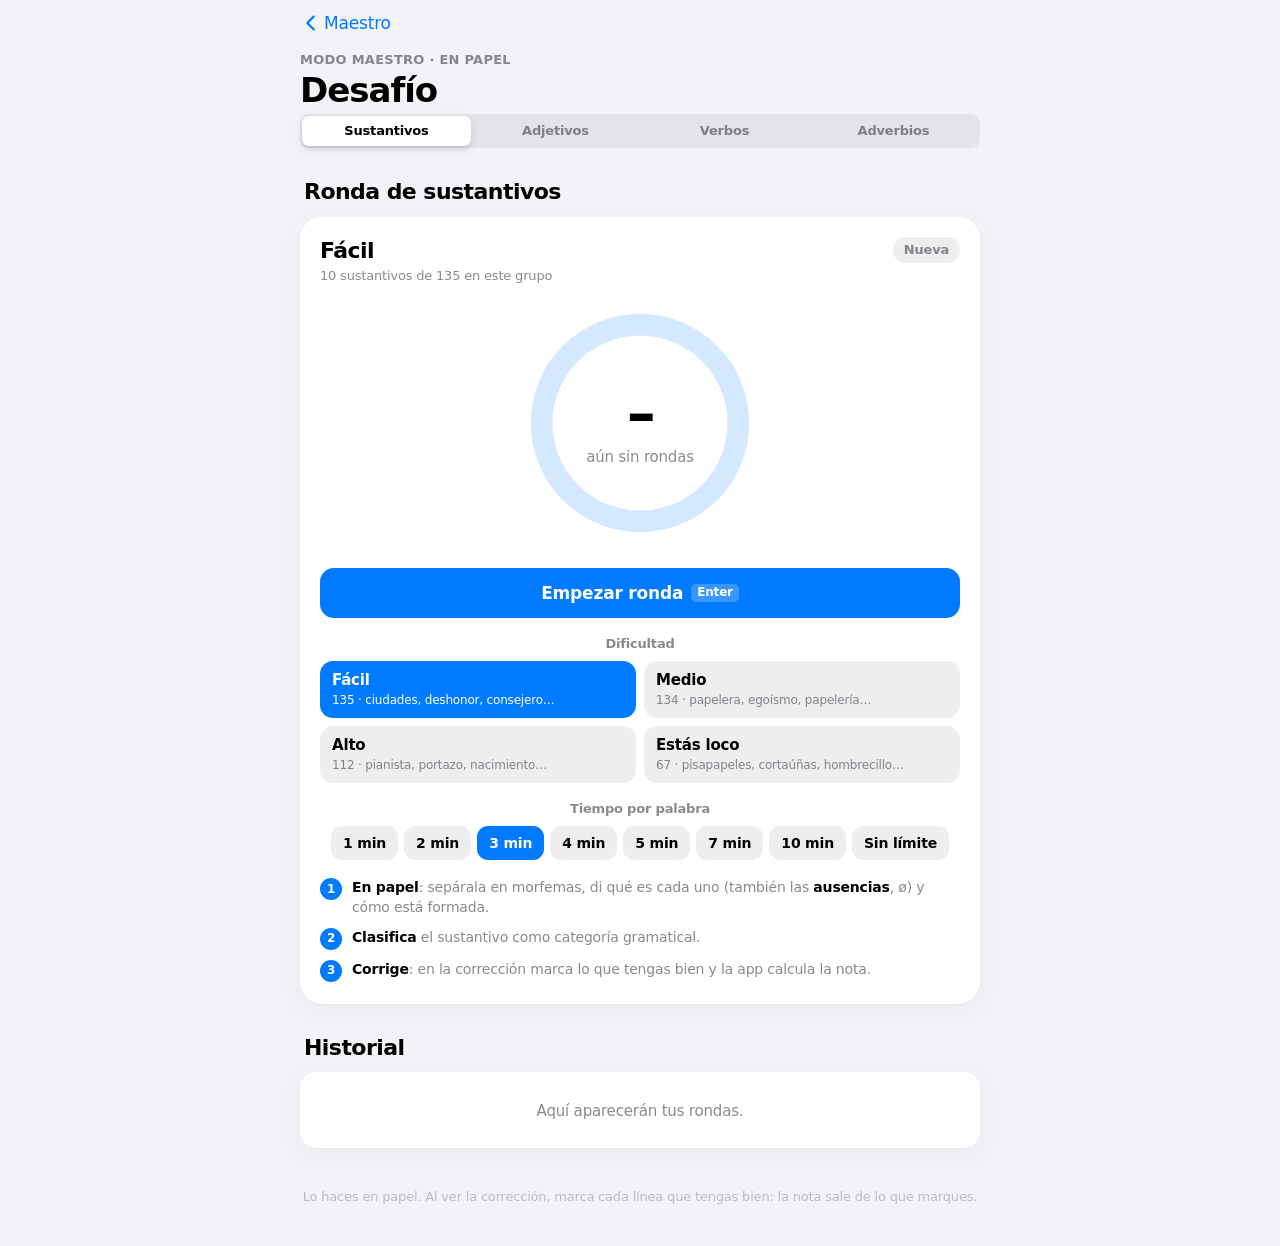
==== commit 30830620: "Desafío por grupos: Fácil, Medio, Alto y Estás loco - cada palabra tiene una puntuación de dificulta" ====
--- a/desafio.html
+++ b/desafio.html
@@ -20,6 +20,12 @@
 .minutos{display:flex;flex-wrap:wrap;gap:6px;justify-content:center;margin-top:8px}
 .minutos button{font-size:14px;font-weight:600;padding:8px 12px;border-radius:11px;background:var(--fill);color:var(--label);font-variant-numeric:tabular-nums;transition:background .15s,color .15s}
 .minutos button[aria-pressed="true"]{background:var(--blue);color:#fff}
+.grupos{display:grid;grid-template-columns:1fr 1fr;gap:8px;margin-top:8px}
+.grupos button{min-width:0;text-align:left;padding:10px 12px;border-radius:13px;background:var(--fill);transition:background .15s,color .15s}
+.grupos button b{display:block;font-size:15px;font-weight:700;color:var(--label)}
+.grupos button small{display:block;font-size:12px;color:var(--label2);margin-top:2px;white-space:nowrap;overflow:hidden;text-overflow:ellipsis}
+.grupos button[aria-pressed="true"]{background:var(--blue)}
+.grupos button[aria-pressed="true"] b,.grupos button[aria-pressed="true"] small{color:#fff}
 .minutos-tit{font-size:13px;font-weight:600;color:var(--label2);text-align:center;margin-top:18px}
 .pasos-info{display:grid;gap:10px;margin-top:18px;text-align:left}
 .pasos-info div{display:flex;gap:10px;align-items:flex-start;font-size:14px;line-height:1.4;color:var(--label2)}
@@ -65,6 +71,15 @@
 .corr-nota small{display:block;font-size:13px;color:var(--label2);margin-top:4px}
 .todo-bien{flex:none;font-size:14px;font-weight:600;padding:9px 14px;border-radius:11px;background:var(--fill);color:var(--blue)}
 .res-fila .row-title b{font-weight:600}
+.modelo-cla{font-size:16px;line-height:1.5;padding:12px 14px;border-radius:13px;border:1px dashed var(--sep);margin-top:4px}
+.chips-cla{display:flex;flex-wrap:wrap;gap:6px;margin-top:8px}
+.linea.chip{width:auto;margin:0;padding:7px 11px 7px 8px;align-items:center;gap:7px}
+.linea.chip .marca{width:20px;height:20px;margin:0}
+.linea.chip .txt{font-size:14px;font-weight:600}
+.porque-cla{margin-top:10px;font-size:14px;color:var(--label2)}
+.porque-cla summary{cursor:pointer;font-weight:600;color:var(--blue)}
+.porque-cla ul{margin:6px 0 0;padding-left:18px;line-height:1.45}
+.porque-cla li{margin-top:4px}
 </style>
 </head>
 <body>
@@ -97,6 +112,8 @@
         <div class="ring-center"><div class="ring-num num" id="hNum">–</div><div class="ring-sub" id="hRingSub">mejor nota</div></div>
       </div>
       <button class="wide" id="startBtn">Empezar ronda <kbd>Enter</kbd></button>
+      <div class="minutos-tit">Dificultad</div>
+      <div class="grupos" id="grupos"></div>
       <div class="minutos-tit">Tiempo por palabra</div>
       <div class="minutos" id="minutos"></div>
       <div class="pasos-info" id="pasosInfo"></div>
@@ -161,7 +178,7 @@
 <script src="comun.js"></script>
 <script>
 const { ITEMS, CATS, porQueFormacion } = Morfemas;
-const { clasificar, separacion, dificultad, NIVELES } = Clasificacion;
+const { clasificar, separacion, puntuacion, agrupar, GRUPOS } = Clasificacion;
 const LS = crearAlmacen('desafio.');
 const POR_RONDA = 10;
 const CATEGORIAS = [['sus', 'Sustantivos', 'el sustantivo'], ['adj', 'Adjetivos', 'el adjetivo'], ['ver', 'Verbos', 'la forma verbal'], ['adv', 'Adverbios', 'el adverbio']];
@@ -177,23 +194,21 @@
 for (const it of ITEMS) if (!BANCO[it.palabra] && clasificar(it)) BANCO[it.palabra] = it;
 const delaCat = c => Object.values(BANCO).filter(it => it.cat === c);
 
-// Ronda: 2 palabras de cada nivel (si un nivel no llega, se completa con los vecinos), sin repetir
-// las últimas que han salido, y ordenada de menos a más difícil.
-function generarRonda(c) {
-  const vistos = new Set(LS.get('vistos', []));
-  const porNivel = {};
-  for (const it of delaCat(c)) (porNivel[dificultad(it)] = porNivel[dificultad(it)] || []).push(it);
-  for (const k in porNivel) {
-    const nuevos = barajar(porNivel[k].filter(it => !vistos.has(it.palabra)));
-    porNivel[k] = nuevos.length >= 2 ? nuevos : barajar(porNivel[k]); // si ya salieron todas, vuelven a entrar
-  }
-  const elegidas = [], usadas = new Set();
-  const tomar = n => { const l = (porNivel[n] || []).find(it => !usadas.has(it.palabra)); if (l) { usadas.add(l.palabra); elegidas.push(l); } return !!l; };
-  for (let n = 1; n <= 5; n++) for (let k = 0; k < 2; k++) {
-    if (tomar(n)) continue;
-    for (const d of [1, -1, 2, -2, 3, -3, 4, -4]) if (n + d >= 1 && n + d <= 5 && tomar(n + d)) break;
-  }
-  return elegidas.slice(0, POR_RONDA).sort((a, b) => dificultad(a) - dificultad(b) || a.segs.length - b.segs.length).map(it => it.palabra);
+// Cada categoría, repartida en 4 grupos de dificultad (Fácil, Medio, Alto, Estás loco) según la puntuación de cada palabra
+const GRUPOS_CAT = {}, GRUPO_DE = {};
+const gruposDe = c => {
+  if (!GRUPOS_CAT[c]) { GRUPOS_CAT[c] = agrupar(delaCat(c)); GRUPOS_CAT[c].forEach((l, g) => l.forEach(it => GRUPO_DE[it.palabra] = g)); }
+  return GRUPOS_CAT[c];
+};
+const grupoSel = LS.get('grupo', {});
+const grupoActual = () => grupoSel[cat] || 0;
+
+// Ronda: 10 palabras del grupo elegido, sin repetir las últimas que han salido, de menos a más difícil
+function generarRonda(c, g) {
+  const lista = gruposDe(c)[g], vistos = new Set(LS.get('vistos', []));
+  const nuevas = barajar(lista.filter(it => !vistos.has(it.palabra)));
+  const elegidas = (nuevas.length >= POR_RONDA ? nuevas : [...nuevas, ...barajar(lista.filter(it => vistos.has(it.palabra)))]).slice(0, POR_RONDA);
+  return elegidas.sort((a, b) => puntuacion(a) - puntuacion(b)).map(it => it.palabra);
 }
 
 // ───────── Vistas ─────────
@@ -213,11 +228,13 @@
   ver('vInicio');
   const i = CATEGORIAS.findIndex(c => c[0] === cat);
   $('#cats').innerHTML = `<div class="seg" style="--n:${CATEGORIAS.length};--i:${i}"><span class="seg-thumb"></span>${CATEGORIAS.map(([c, t]) => `<button role="radio" aria-checked="${c === cat}" data-c="${c}">${t}</button>`).join('')}</div>`;
-  const hist = LS.get('historial', []).filter(h => h.cat === cat);
+  const g = grupoActual(), grupos = gruposDe(cat);
+  const hist = LS.get('historial', []).filter(h => h.cat === cat && (h.grupo || 0) === g);
   const mejor = hist.length ? Math.max(...hist.map(h => h.nota)) : null;
   $('#hTitulo').textContent = `Ronda de ${nombreCat(cat).toLowerCase()}`;
-  $('#hName').textContent = `${POR_RONDA} ${cat === 'ver' ? 'formas verbales' : nombreCat(cat).toLowerCase()}`;
-  $('#hSub').textContent = `${delaCat(cat).length} en la base · de menos a más difícil`;
+  $('#hName').textContent = GRUPOS[g];
+  $('#hSub').textContent = `${Math.min(POR_RONDA, grupos[g].length)} ${cat === 'ver' ? 'formas verbales' : nombreCat(cat).toLowerCase()} de ${grupos[g].length} en este grupo`;
+  $('#grupos').innerHTML = grupos.map((l, k) => `<button data-g="${k}" aria-pressed="${k === g}"><b>${GRUPOS[k]}</b><small>${l.length} · ${l.filter((_, j) => j % Math.max(1, Math.floor(l.length / 3)) === 1).slice(0, 3).map(it => esc(it.palabra)).join(', ')}…</small></button>`).join('');
   $('#hNum').textContent = mejor === null ? '–' : fmt(mejor);
   $('#hRingSub').textContent = mejor === null ? 'aún sin rondas' : 'mejor nota';
   $('#hPill').textContent = hist.length ? `${hist.length} ronda${hist.length > 1 ? 's' : ''}` : 'Nueva';
@@ -234,6 +251,7 @@
     : '<div class="placeholder">Aquí aparecerán tus rondas.</div>';
 }
 $('#cats').onclick = e => { const b = e.target.closest('[data-c]'); if (b) { cat = b.dataset.c; LS.set('cat', cat); pintarInicio(); } };
+$('#grupos').onclick = e => { const b = e.target.closest('[data-g]'); if (b) { grupoSel[cat] = +b.dataset.g; LS.set('grupo', grupoSel); pintarInicio(); } };
 $('#minutos').onclick = e => {
   const b = e.target.closest('[data-m]'); if (!b) return;
   minutos = +b.dataset.m; LS.set('minutos', minutos);
@@ -243,19 +261,18 @@
 // ───────── Ronda ─────────
 let ronda = null, it = null, fin = 0, reloj = 0, corregida = false, marcas = [];
 function empezar() {
-  ronda = { cat, minutos, items: generarRonda(cat), i: 0, res: [] };
+  ronda = { cat, grupo: grupoActual(), minutos, items: generarRonda(cat, grupoActual()), i: 0, res: [] };
   LS.set('vistos', [...LS.get('vistos', []), ...ronda.items].slice(-200));
   pregunta();
 }
 function pregunta() {
   it = BANCO[ronda.items[ronda.i]]; corregida = false;
-  const niv = dificultad(it);
   ver('vPregunta', `Desafío · ${nombreCat(ronda.cat)}`);
   $('#counter').textContent = `${ronda.i + 1}/${ronda.items.length}`;
   $('#qMeta').textContent = `${nombreCat(ronda.cat)} · ${fmtMin(ronda.minutos)} por palabra`;
   $('#qTitle').textContent = `Palabra ${ronda.i + 1}`;
   $('#prog').innerHTML = ronda.items.map((_, k) => `<span class="${k < ronda.i ? (ronda.res[k].nota >= 5 ? 'ok' : 'ko') : k === ronda.i ? 'now' : ''}"></span>`).join('');
-  $('#qNivel').textContent = `Nivel ${niv} · ${NIVELES[niv]}`;
+  $('#qNivel').textContent = GRUPOS[ronda.grupo];
   $('#qWord').textContent = it.palabra;
   $('#qCat').textContent = it.tiempo ? `forma del verbo «${it.verbo}»` : CATS[it.cat];
   $('#enPapel').innerHTML = `Analízala en papel: separación con sus <b>ausencias</b>, qué es cada morfema, formación y clasificación de ${esc(singular(ronda.cat))}.`;
@@ -289,11 +306,11 @@
   const sepLineas = sep.partes.map((p, i) => ({ grupo: 'sep', ausente: p.ausente,
     html: `<b class="t-${p.tipo}" style="color:${p.ausente ? 'var(--label2)' : 'var(--c)'}">${esc(pieza(sep.partes, i))}</b> — ${esc(p.nombre)}${p.valor ? ` (${esc(p.valor)})` : ''}` }));
   const formLinea = { grupo: 'form', html: `<b>Palabra ${esc(w.form)}</b><small>${esc(porQueFormacion(w))}</small>` };
-  const claLineas = cla.rasgos.filter(r => r.k !== 'pos').map(r => ({ grupo: 'cla', html: esc(r.txt) }));
+  const claLineas = cla.etiquetas.map(e => ({ grupo: 'cla', chip: true, html: esc(e) }));
   const lineas = [...sepLineas, formLinea, ...claLineas];
   marcas = lineas.map(() => null);
   let k = 0;
-  const fila = l => `<button class="linea${l.ausente ? ' ausente' : ''}" data-k="${k++}"><span class="marca">${svg('check', 14, 3.4)}</span><span class="txt">${l.html}</span></button>`;
+  const fila = l => `<button class="linea${l.ausente ? ' ausente' : ''}${l.chip ? ' chip' : ''}" data-k="${k++}"><span class="marca">${svg('check', 14, 3.4)}</span><span class="txt">${l.html}</span></button>`;
   $('#zonaPapel').hidden = true;
   $('#corr').hidden = false;
   $('#corr').innerHTML = `${agotado ? '<p class="tiempo-fin">Se acabó el tiempo.</p>' : ''}
@@ -301,7 +318,10 @@
     <div class="sep-grande">${sep.partes.map(p => p.ausente ? '<span class="cero">ø</span>' : `<span class="t-${p.tipo}">${esc(p.s)}</span>`).join('-')}</div>
     ${sepLineas.map(fila).join('')}
     <div class="corr-tit">Formación</div>${fila(formLinea)}
-    <div class="corr-tit">Clasificación ${esc(singular(ronda.cat)).replace(/^el /, "del ").replace(/^la /, "de la ")}</div>${claLineas.map(fila).join('')}
+    <div class="corr-tit">Clasificación ${esc(singular(ronda.cat)).replace(/^el /, "del ").replace(/^la /, "de la ")}</div>
+    <div class="modelo-cla">${esc(cla.redaccion)}</div>
+    <div class="chips-cla">${claLineas.map(fila).join('')}</div>
+    <details class="porque-cla"><summary>Por qué cada rasgo</summary><ul>${cla.rasgos.map(r => `<li>${esc(r.txt)}</li>`).join('')}</ul></details>
     ${cla.nota ? `<p class="nota-aviso">${esc(cla.nota)}</p>` : ''}${w.nota ? `<p class="nota-aviso">${esc(w.nota)}</p>` : ''}
     <div class="corr-nota"><div><div class="grande num" id="notaPalabra">–</div><small id="notaDetalle"></small></div>
       <button class="todo-bien" id="todoBien">Marcar el resto bien</button></div>
@@ -350,10 +370,10 @@
   const nota = r1(ronda.res.reduce((a, r) => a + r.nota, 0) / ronda.res.length);
   const pct = k => { const b = ronda.res.reduce((a, r) => a + r[k][0], 0), t = ronda.res.reduce((a, r) => a + r[k][1], 0); return t ? Math.round(100 * b / t) + ' %' : '–'; };
   const fecha = new Date().toLocaleString('es-ES', { day: 'numeric', month: 'short', hour: '2-digit', minute: '2-digit' });
-  const hist = LS.get('historial', []); hist.push({ cat: ronda.cat, nota, fecha, palabras: ronda.res.map(r => ({ p: r.p, n: r.nota })) });
+  const hist = LS.get('historial', []); hist.push({ cat: ronda.cat, grupo: ronda.grupo, nota, fecha, palabras: ronda.res.map(r => ({ p: r.p, n: r.nota })) });
   LS.set('historial', hist.slice(-60));
   ver('vResultado', 'Resultado');
-  $('#rMeta').textContent = `${nombreCat(ronda.cat)} · ${fecha}`;
+  $('#rMeta').textContent = `${nombreCat(ronda.cat)} · ${GRUPOS[ronda.grupo]} · ${fecha}`;
   $('#rTitle').textContent = calif(nota);
   $('#rName').textContent = `${ronda.res.filter(r => r.nota >= 5).length} de ${ronda.res.length} aprobadas`;
   $('#rSub').textContent = `${fmtMin(ronda.minutos)} por palabra${ronda.res.some(r => r.agotado) ? ` · ${ronda.res.filter(r => r.agotado).length} sin tiempo` : ''}`;
@@ -365,7 +385,7 @@
   $('#rLista').innerHTML = ronda.res.map(r => `
     <a class="row tap res-fila" href="maestro.html#p=${encodeURIComponent(r.p)}" style="text-decoration:none;color:inherit">
       <span class="app-icon" style="--c:${colorNota(r.nota)}">${svg(r.nota >= 5 ? 'check' : 'x', 16, 2.6)}</span>
-      <span class="row-main"><span class="row-text"><span class="row-title" style="display:block"><b>${esc(r.p)}</b> · nivel ${dificultad(BANCO[r.p])}</span>
+      <span class="row-main"><span class="row-text"><span class="row-title" style="display:block"><b>${esc(r.p)}</b></span>
       <span class="row-sub" style="display:block">separación ${r.sep[0]}/${r.sep[1]} · formación ${r.form[0]}/${r.form[1]} · clasificación ${r.cla[0]}/${r.cla[1]}${r.agotado ? ' · sin tiempo' : ''}</span></span>
       <span class="row-trail num" style="color:${colorNota(r.nota)};font-weight:700">${fmt(r.nota)}</span></span></a>`).join('');
 }
